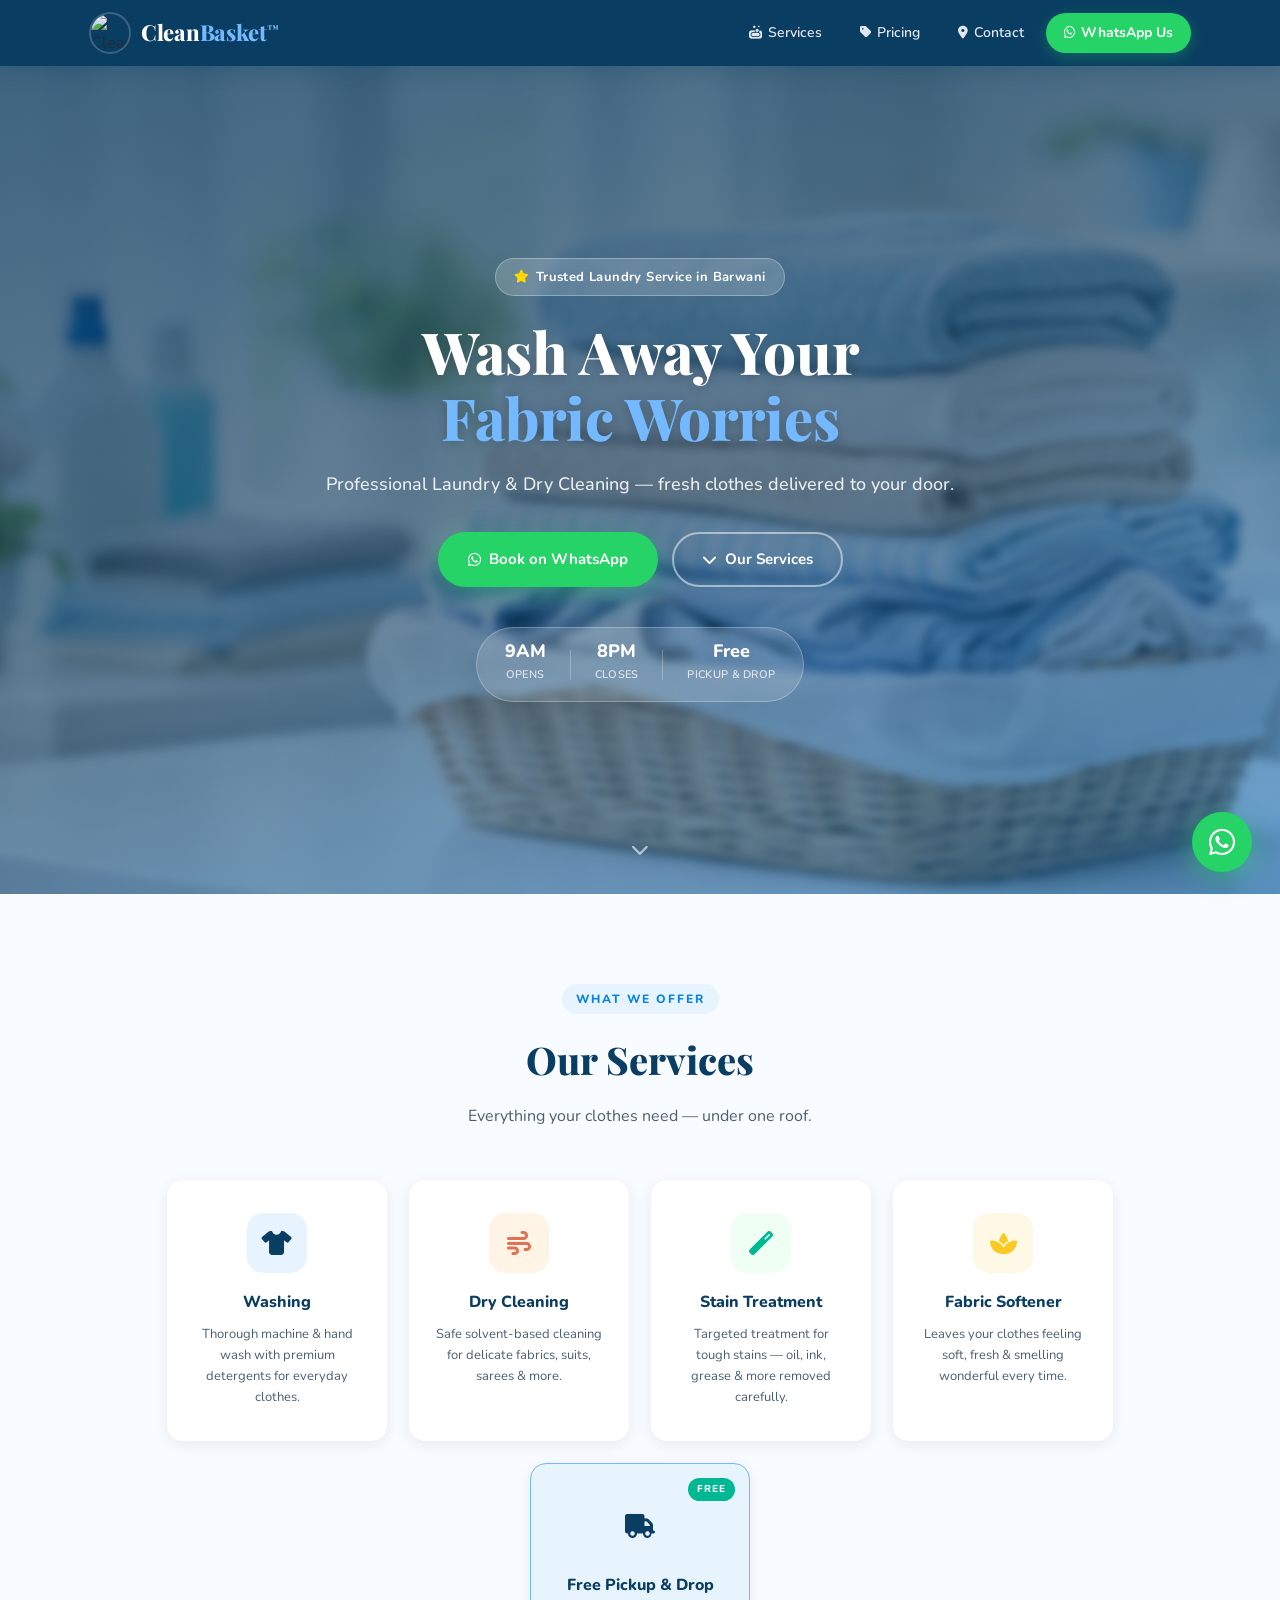
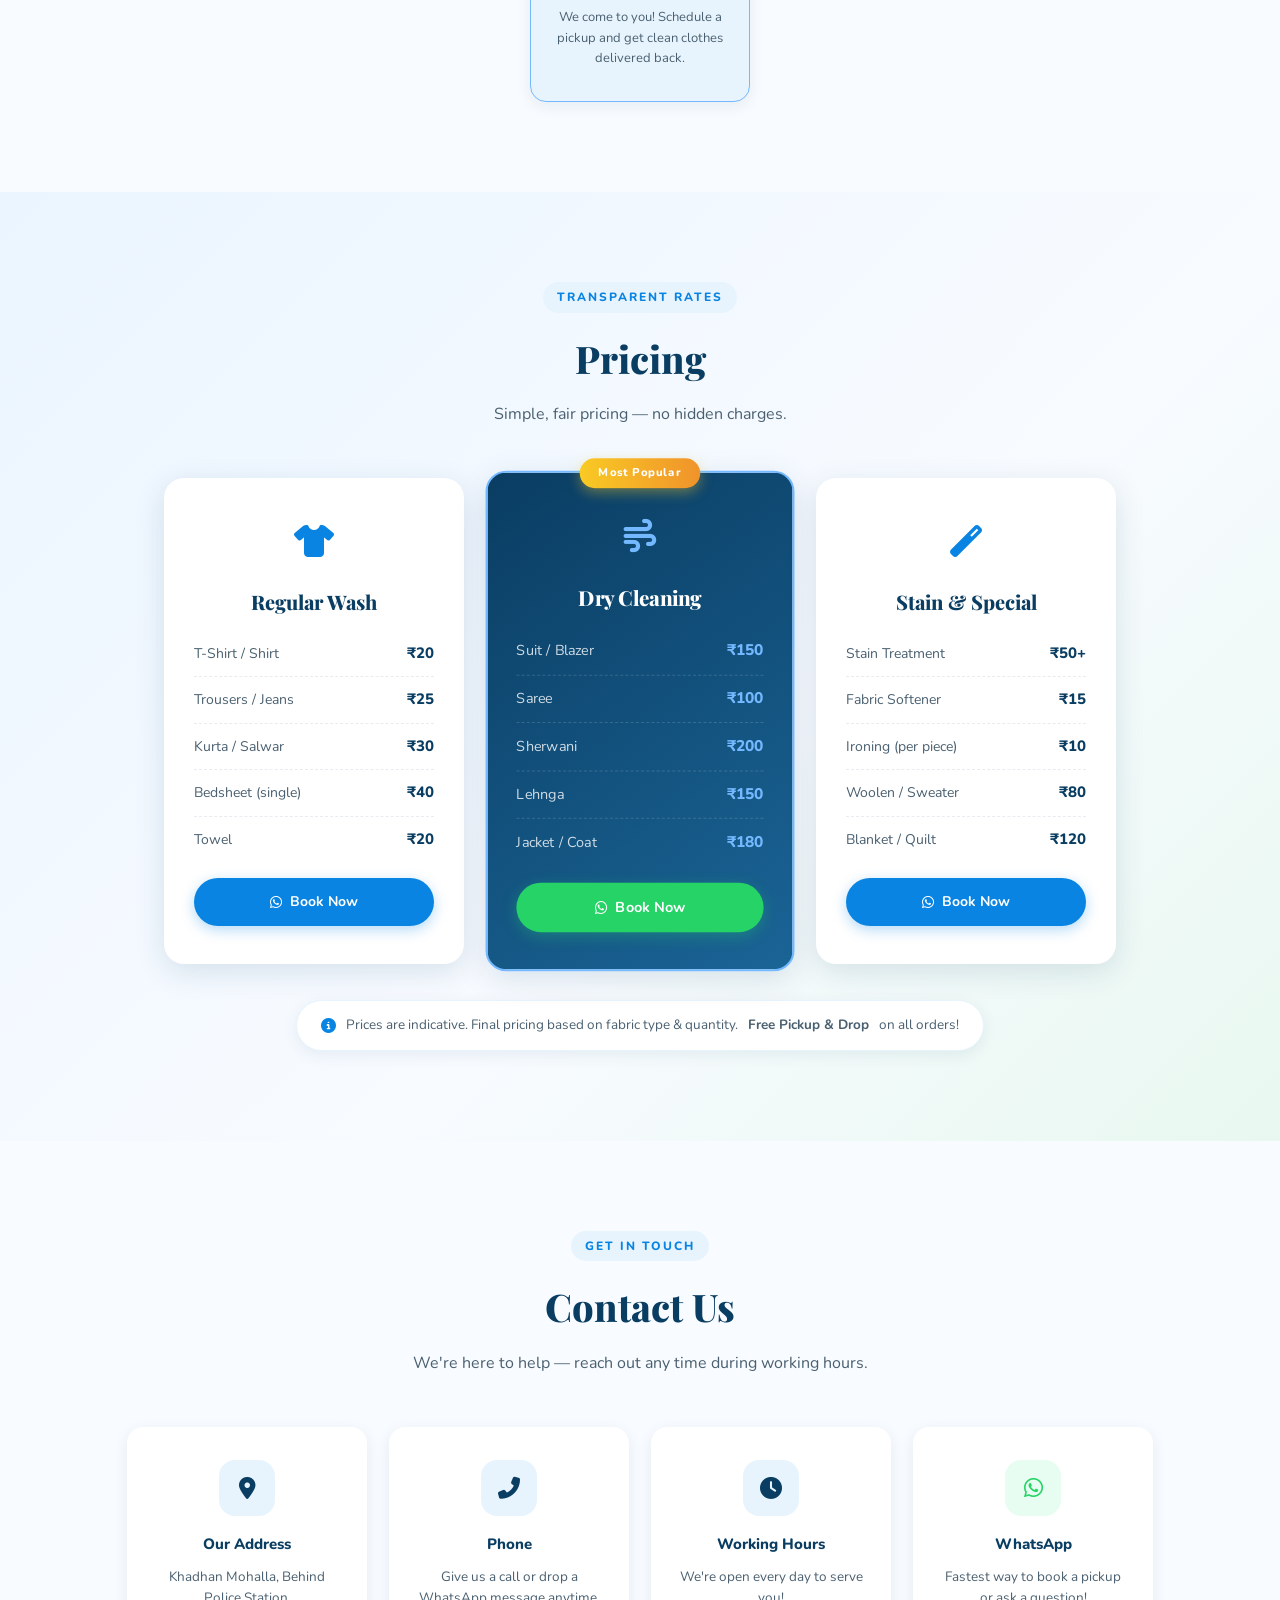
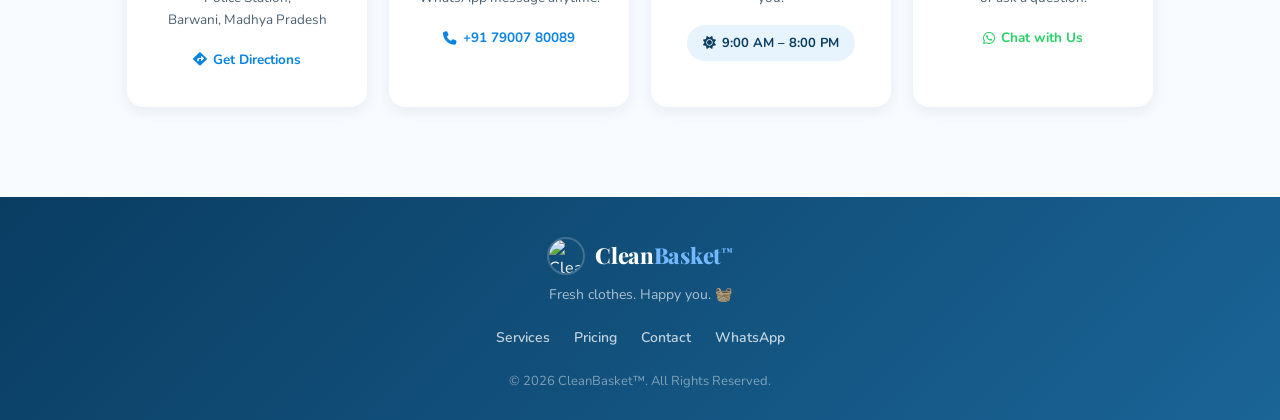
==== index.html @ 8c6b8f5c "format change" ====
<!DOCTYPE html>
<html lang="en">
<head>
  <meta charset="UTF-8" />
  <meta name="viewport" content="width=device-width, initial-scale=1.0"/>
  <title>CleanBasket™ – Laundry & Dry Cleaning Services</title>
  <link rel="stylesheet" href="css/style.css" />
  <link rel="preconnect" href="https://fonts.googleapis.com">
  <link href="https://fonts.googleapis.com/css2?family=Nunito:wght@400;500;600;700;800&family=Playfair+Display:wght@700;800&display=swap" rel="stylesheet">
  <!-- Font Awesome for icons -->
  <link rel="stylesheet" href="https://cdnjs.cloudflare.com/ajax/libs/font-awesome/6.5.0/css/all.min.css"/>
</head>
<body>

  <!-- ======= NAVBAR ======= -->
  <header>
    <nav>
      <div class="logo">
        <img src="images/logo.png" alt="CleanBasket Logo" />
        <span class="brand-name">Clean<span class="accent">Basket</span><sup>™</sup></span>
      </div>
      <button class="menu-toggle" id="menuToggle" aria-label="Toggle menu">
        <i class="fas fa-bars"></i>
      </button>
      <ul class="nav-links" id="navLinks">
        <li><a href="#services"><i class="fas fa-soap"></i> Services</a></li>
        <li><a href="#pricing"><i class="fas fa-tag"></i> Pricing</a></li>
        <li><a href="#contact"><i class="fas fa-map-marker-alt"></i> Contact</a></li>
        <li>
          <a href="https://wa.me/917900780089" target="_blank" class="nav-whatsapp">
            <i class="fab fa-whatsapp"></i> WhatsApp Us
          </a>
        </li>
      </ul>
    </nav>
  </header>

  <!-- ======= HERO ======= -->
  <section class="hero">
    <div class="hero-overlay"></div>
    <div class="hero-bg"></div>
    <div class="hero-content">
      <div class="hero-badge"><i class="fas fa-star"></i> Trusted Laundry Service in Barwani</div>
      <h1>Wash Away Your<br/><span class="highlight">Fabric Worries</span></h1>
      <p>Professional Laundry & Dry Cleaning — fresh clothes delivered to your door.</p>
      <div class="hero-cta">
        <a href="https://wa.me/917900780089" target="_blank" class="btn btn-primary">
          <i class="fab fa-whatsapp"></i> Book on WhatsApp
        </a>
        <a href="#services" class="btn btn-outline">
          <i class="fas fa-chevron-down"></i> Our Services
        </a>
      </div>
      <div class="hero-stats">
        <div class="stat"><span>9AM</span><small>Opens</small></div>
        <div class="stat-divider"></div>
        <div class="stat"><span>8PM</span><small>Closes</small></div>
        <div class="stat-divider"></div>
        <div class="stat"><span>Free</span><small>Pickup & Drop</small></div>
      </div>
    </div>
    <div class="hero-scroll-hint">
      <i class="fas fa-chevron-down"></i>
    </div>
  </section>

  <!-- ======= SERVICES ======= -->
  <section id="services">
    <div class="section-inner">
      <div class="section-label">What We Offer</div>
      <h2 class="section-title">Our Services</h2>
      <p class="section-sub">Everything your clothes need — under one roof.</p>
      <div class="cards">

        <div class="card">
          <div class="card-icon" style="background:#e8f4fd;">
            <i class="fas fa-tshirt" style="color:#0a3d62;"></i>
          </div>
          <h3>Washing</h3>
          <p>Thorough machine & hand wash with premium detergents for everyday clothes.</p>
        </div>

        <div class="card">
          <div class="card-icon" style="background:#fff4e6;">
            <i class="fas fa-wind" style="color:#e17055;"></i>
          </div>
          <h3>Dry Cleaning</h3>
          <p>Safe solvent-based cleaning for delicate fabrics, suits, sarees & more.</p>
        </div>

        <div class="card">
          <div class="card-icon" style="background:#f0fff4;">
            <i class="fas fa-magic" style="color:#00b894;"></i>
          </div>
          <h3>Stain Treatment</h3>
          <p>Targeted treatment for tough stains — oil, ink, grease & more removed carefully.</p>
        </div>

        <div class="card">
          <div class="card-icon" style="background:#fef9e7;">
            <i class="fas fa-spa" style="color:#f9ca24;"></i>
          </div>
          <h3>Fabric Softener</h3>
          <p>Leaves your clothes feeling soft, fresh & smelling wonderful every time.</p>
        </div>

        <div class="card card-highlight">
          <div class="card-icon" style="background:#e8f4fd;">
            <i class="fas fa-truck" style="color:#0a3d62;"></i>
          </div>
          <h3>Free Pickup & Drop</h3>
          <p>We come to you! Schedule a pickup and get clean clothes delivered back.</p>
          <span class="badge-free">FREE</span>
        </div>

      </div>
    </div>
  </section>

  <!-- ======= PRICING ======= -->
  <section id="pricing" class="pricing-section">
    <div class="section-inner">
      <div class="section-label">Transparent Rates</div>
      <h2 class="section-title">Pricing</h2>
      <p class="section-sub">Simple, fair pricing — no hidden charges.</p>

      <div class="pricing-grid">

        <div class="pricing-card">
          <div class="pricing-icon"><i class="fas fa-tshirt"></i></div>
          <h3>Regular Wash</h3>
          <div class="price-list">
            <div class="price-row"><span>T-Shirt / Shirt</span><span class="price">₹20</span></div>
            <div class="price-row"><span>Trousers / Jeans</span><span class="price">₹25</span></div>
            <div class="price-row"><span>Kurta / Salwar</span><span class="price">₹30</span></div>
            <div class="price-row"><span>Bedsheet (single)</span><span class="price">₹40</span></div>
            <div class="price-row"><span>Towel</span><span class="price">₹20</span></div>
          </div>
          <a href="https://wa.me/917900780089" target="_blank" class="pricing-btn">
            <i class="fab fa-whatsapp"></i> Book Now
          </a>
        </div>

        <div class="pricing-card pricing-featured">
          <div class="popular-tag">Most Popular</div>
          <div class="pricing-icon"><i class="fas fa-wind"></i></div>
          <h3>Dry Cleaning</h3>
          <div class="price-list">
            <div class="price-row"><span>Suit / Blazer</span><span class="price">₹150</span></div>
            <div class="price-row"><span>Saree</span><span class="price">₹100</span></div>
            <div class="price-row"><span>Sherwani</span><span class="price">₹200</span></div>
            <div class="price-row"><span>Lehnga</span><span class="price">₹150</span></div>
            <div class="price-row"><span>Jacket / Coat</span><span class="price">₹180</span></div>
          </div>
          <a href="https://wa.me/917900780089" target="_blank" class="pricing-btn pricing-btn-white">
            <i class="fab fa-whatsapp"></i> Book Now
          </a>
        </div>

        <div class="pricing-card">
          <div class="pricing-icon"><i class="fas fa-magic"></i></div>
          <h3>Stain & Special</h3>
          <div class="price-list">
            <div class="price-row"><span>Stain Treatment</span><span class="price">₹50+</span></div>
            <div class="price-row"><span>Fabric Softener</span><span class="price">₹15</span></div>
            <div class="price-row"><span>Ironing (per piece)</span><span class="price">₹10</span></div>
            <div class="price-row"><span>Woolen / Sweater</span><span class="price">₹80</span></div>
            <div class="price-row"><span>Blanket / Quilt</span><span class="price">₹120</span></div>
          </div>
          <a href="https://wa.me/917900780089" target="_blank" class="pricing-btn">
            <i class="fab fa-whatsapp"></i> Book Now
          </a>
        </div>

      </div>

      <div class="pricing-note">
        <i class="fas fa-info-circle"></i>
        Prices are indicative. Final pricing based on fabric type & quantity.
        <strong>Free Pickup & Drop</strong> on all orders!
      </div>
    </div>
  </section>

  <!-- ======= CONTACT ======= -->
  <section id="contact">
    <div class="section-inner">
      <div class="section-label">Get In Touch</div>
      <h2 class="section-title">Contact Us</h2>
      <p class="section-sub">We're here to help — reach out any time during working hours.</p>

      <div class="contact-grid">

        <div class="contact-card">
          <div class="contact-icon"><i class="fas fa-map-marker-alt"></i></div>
          <h4>Our Address</h4>
          <p>Khadhan Mohalla, Behind Police Station,<br/>Barwani, Madhya Pradesh</p>
          <a href="https://maps.app.goo.gl/vkemHW3u9mJKxaNP8?g_st=ic" target="_blank" class="contact-link">
            <i class="fas fa-directions"></i> Get Directions
          </a>
        </div>

        <div class="contact-card">
          <div class="contact-icon"><i class="fas fa-phone-alt"></i></div>
          <h4>Phone</h4>
          <p>Give us a call or drop a WhatsApp message anytime.</p>
          <a href="tel:+917900780089" class="contact-link">
            <i class="fas fa-phone"></i> +91 79007 80089
          </a>
        </div>

        <div class="contact-card">
          <div class="contact-icon"><i class="fas fa-clock"></i></div>
          <h4>Working Hours</h4>
          <p>We're open every day to serve you!</p>
          <span class="hours-badge"><i class="fas fa-sun"></i> 9:00 AM – 8:00 PM</span>
        </div>

        <div class="contact-card contact-whatsapp">
          <div class="contact-icon wa-icon"><i class="fab fa-whatsapp"></i></div>
          <h4>WhatsApp</h4>
          <p>Fastest way to book a pickup or ask a question!</p>
          <a href="https://wa.me/917900780089" target="_blank" class="contact-link wa-link">
            <i class="fab fa-whatsapp"></i> Chat with Us
          </a>
        </div>

      </div>
    </div>
  </section>

  <!-- ======= FOOTER ======= -->
  <footer>
    <div class="footer-inner">
      <div class="footer-logo">
        <img src="images/logo.png" alt="CleanBasket Logo" />
        <span class="brand-name">Clean<span class="accent">Basket</span><sup>™</sup></span>
      </div>
      <p class="footer-tagline">Fresh clothes. Happy you. 🧺</p>
      <div class="footer-links">
        <a href="#services">Services</a>
        <a href="#pricing">Pricing</a>
        <a href="#contact">Contact</a>
        <a href="https://wa.me/917900780089" target="_blank">WhatsApp</a>
      </div>
      <p class="footer-copy">© 2026 CleanBasket™. All Rights Reserved.</p>
    </div>
  </footer>

  <!-- ======= WHATSAPP FLOATING BUTTON ======= -->
  <a href="https://wa.me/917900780089" target="_blank" class="whatsapp-float" aria-label="Chat on WhatsApp">
    <i class="fab fa-whatsapp"></i>
    <span class="wa-tooltip">Chat with us!</span>
  </a>

  <!-- Mobile nav toggle script -->
  <script>
    const toggle = document.getElementById('menuToggle');
    const navLinks = document.getElementById('navLinks');
    toggle.addEventListener('click', () => {
      navLinks.classList.toggle('open');
    });
    // Close on nav click
    navLinks.querySelectorAll('a').forEach(link => {
      link.addEventListener('click', () => navLinks.classList.remove('open'));
    });
  </script>

</body>
</html>
---- css/style.css ----
/* ===========================
   CLEANBASKET — style.css
   Friendly & Warm Theme
=========================== */

/* Google Fonts loaded via HTML */

/* ===== CSS VARIABLES ===== */
:root {
  --navy:       #0a3d62;
  --navy-light: #1a6496;
  --blue-soft:  #74b9ff;
  --blue-pale:  #e8f4fd;
  --accent:     #0984e3;
  --warm-white: #f8fbff;
  --cream:      #fefcf7;
  --text-dark:  #1e2d3d;
  --text-mid:   #4a6070;
  --text-light: #8da0b3;
  --green:      #00b894;
  --radius:     16px;
  --shadow-sm:  0 4px 15px rgba(10,61,98,0.08);
  --shadow-md:  0 8px 30px rgba(10,61,98,0.13);
  --shadow-lg:  0 16px 50px rgba(10,61,98,0.18);
  --transition: 0.3s cubic-bezier(0.4,0,0.2,1);
}

/* ===== RESET ===== */
*, *::before, *::after {
  margin: 0; padding: 0;
  box-sizing: border-box;
}

html {
  scroll-behavior: smooth;
}

body {
  font-family: 'Nunito', sans-serif;
  background: var(--warm-white);
  color: var(--text-dark);
  line-height: 1.7;
  overflow-x: hidden;
}

/* ===== NAVBAR ===== */
header {
  background: var(--navy);
  position: sticky;
  top: 0;
  z-index: 1000;
  box-shadow: 0 2px 20px rgba(10,61,98,0.3);
}

nav {
  max-width: 1150px;
  margin: auto;
  display: flex;
  align-items: center;
  justify-content: space-between;
  padding: 12px 24px;
}

/* Logo */
.logo {
  display: flex;
  align-items: center;
  gap: 10px;
  text-decoration: none;
}

.logo img {
  width: 42px;
  height: 42px;
  border-radius: 50%;
  object-fit: cover;
  border: 2px solid rgba(255,255,255,0.2);
}

.brand-name {
  font-family: 'Playfair Display', serif;
  font-size: 22px;
  font-weight: 800;
  color: white;
  letter-spacing: -0.3px;
}

.brand-name .accent {
  color: var(--blue-soft);
}

.brand-name sup {
  font-size: 11px;
  color: var(--blue-soft);
  vertical-align: super;
}

/* Nav links */
.nav-links {
  display: flex;
  list-style: none;
  align-items: center;
  gap: 6px;
}

.nav-links li a {
  color: rgba(255,255,255,0.88);
  text-decoration: none;
  font-size: 14px;
  font-weight: 600;
  padding: 8px 16px;
  border-radius: 30px;
  transition: var(--transition);
  display: flex;
  align-items: center;
  gap: 6px;
}

.nav-links li a i {
  font-size: 13px;
}

.nav-links li a:hover {
  color: white;
  background: rgba(255,255,255,0.12);
}

.nav-whatsapp {
  background: #25d366 !important;
  color: white !important;
  border: none !important;
  padding: 8px 18px !important;
  border-radius: 30px !important;
  font-weight: 700 !important;
  box-shadow: 0 4px 15px rgba(37,211,102,0.3);
  transition: var(--transition) !important;
}

.nav-whatsapp:hover {
  background: #1ebe5d !important;
  transform: translateY(-1px);
  box-shadow: 0 6px 20px rgba(37,211,102,0.4) !important;
}

/* Mobile hamburger */
.menu-toggle {
  display: none;
  background: none;
  border: none;
  color: white;
  font-size: 22px;
  cursor: pointer;
  padding: 4px 8px;
}

/* ===== HERO ===== */
.hero {
  position: relative;
  min-height: 92vh;
  display: flex;
  align-items: center;
  justify-content: center;
  text-align: center;
  color: white;
  overflow: hidden;
}

.hero-bg {
  position: absolute;
  inset: 0;
  background: url('../images/clean.jpg') center/cover no-repeat;
  filter: blur(4px) brightness(0.85);
  transform: scale(1.05);
  z-index: 0;
}

.hero-overlay {
  position: absolute;
  inset: 0;
  background: linear-gradient(
    160deg,
    rgba(10,61,98,0.75) 0%,
    rgba(10,61,98,0.55) 50%,
    rgba(9,132,227,0.45) 100%
  );
  z-index: 1;
}

.hero-content {
  position: relative;
  z-index: 2;
  max-width: 720px;
  padding: 0 24px;
  animation: fadeUp 0.9s ease both;
}

@keyframes fadeUp {
  from { opacity: 0; transform: translateY(30px); }
  to   { opacity: 1; transform: translateY(0); }
}

.hero-badge {
  display: inline-flex;
  align-items: center;
  gap: 6px;
  background: rgba(255,255,255,0.18);
  backdrop-filter: blur(8px);
  border: 1px solid rgba(255,255,255,0.3);
  color: white;
  font-size: 13px;
  font-weight: 700;
  padding: 7px 18px;
  border-radius: 30px;
  margin-bottom: 22px;
  letter-spacing: 0.4px;
}

.hero-badge i {
  color: #ffd700;
}

.hero-content h1 {
  font-family: 'Playfair Display', serif;
  font-size: clamp(36px, 6vw, 58px);
  font-weight: 800;
  line-height: 1.15;
  margin-bottom: 18px;
  text-shadow: 0 2px 12px rgba(0,0,0,0.2);
}

.hero-content h1 .highlight {
  color: var(--blue-soft);
}

.hero-content p {
  font-size: clamp(15px, 2vw, 18px);
  color: rgba(255,255,255,0.88);
  margin-bottom: 32px;
  font-weight: 500;
}

/* Hero CTA buttons */
.hero-cta {
  display: flex;
  gap: 14px;
  justify-content: center;
  flex-wrap: wrap;
  margin-bottom: 40px;
}

.btn {
  display: inline-flex;
  align-items: center;
  gap: 8px;
  padding: 13px 28px;
  border-radius: 50px;
  font-size: 15px;
  font-weight: 700;
  font-family: 'Nunito', sans-serif;
  text-decoration: none;
  transition: var(--transition);
  cursor: pointer;
  border: 2px solid transparent;
}

.btn-primary {
  background: #25d366;
  color: white;
  box-shadow: 0 6px 24px rgba(37,211,102,0.35);
}

.btn-primary:hover {
  background: #1ebe5d;
  transform: translateY(-2px);
  box-shadow: 0 10px 30px rgba(37,211,102,0.45);
}

.btn-outline {
  background: transparent;
  color: white;
  border-color: rgba(255,255,255,0.5);
}

.btn-outline:hover {
  background: rgba(255,255,255,0.15);
  border-color: white;
}

/* Hero stats */
.hero-stats {
  display: inline-flex;
  align-items: center;
  gap: 24px;
  background: rgba(255,255,255,0.15);
  backdrop-filter: blur(10px);
  border: 1px solid rgba(255,255,255,0.25);
  padding: 14px 28px;
  border-radius: 50px;
}

.stat { text-align: center; }

.stat span {
  display: block;
  font-size: 18px;
  font-weight: 800;
  line-height: 1;
}

.stat small {
  font-size: 11px;
  color: rgba(255,255,255,0.75);
  font-weight: 600;
  letter-spacing: 0.3px;
  text-transform: uppercase;
}

.stat-divider {
  width: 1px;
  height: 30px;
  background: rgba(255,255,255,0.25);
}

/* Scroll hint */
.hero-scroll-hint {
  position: absolute;
  bottom: 28px;
  left: 50%;
  transform: translateX(-50%);
  color: rgba(255,255,255,0.6);
  font-size: 18px;
  z-index: 2;
  animation: bounce 2s infinite;
}

@keyframes bounce {
  0%, 100% { transform: translateX(-50%) translateY(0); }
  50%       { transform: translateX(-50%) translateY(8px); }
}

/* ===== SECTION SHARED ===== */
section {
  padding: 90px 24px;
}

.section-inner {
  max-width: 1150px;
  margin: auto;
  text-align: center;
}

.section-label {
  display: inline-block;
  font-size: 12px;
  font-weight: 800;
  letter-spacing: 2px;
  text-transform: uppercase;
  color: var(--accent);
  background: var(--blue-pale);
  padding: 5px 14px;
  border-radius: 20px;
  margin-bottom: 14px;
}

.section-title {
  font-family: 'Playfair Display', serif;
  font-size: clamp(26px, 4vw, 38px);
  font-weight: 800;
  color: var(--navy);
  margin-bottom: 10px;
}

.section-sub {
  color: var(--text-mid);
  font-size: 16px;
  margin-bottom: 50px;
}

/* ===== SERVICES ===== */
#services {
  background: var(--warm-white);
}

.cards {
  display: flex;
  justify-content: center;
  flex-wrap: wrap;
  gap: 22px;
}

.card {
  background: white;
  padding: 32px 24px;
  width: 220px;
  border-radius: var(--radius);
  box-shadow: var(--shadow-sm);
  text-align: center;
  transition: var(--transition);
  border: 1.5px solid transparent;
  position: relative;
}

.card:hover {
  transform: translateY(-8px);
  box-shadow: var(--shadow-lg);
  border-color: var(--blue-soft);
}

.card-icon {
  width: 60px;
  height: 60px;
  border-radius: 16px;
  display: flex;
  align-items: center;
  justify-content: center;
  margin: 0 auto 16px;
  font-size: 24px;
  transition: var(--transition);
}

.card:hover .card-icon {
  transform: scale(1.1) rotate(-5deg);
}

.card h3 {
  font-size: 16px;
  font-weight: 800;
  color: var(--navy);
  margin-bottom: 8px;
}

.card p {
  font-size: 13px;
  color: var(--text-mid);
  line-height: 1.6;
}

.card-highlight {
  border-color: var(--blue-soft);
  background: var(--blue-pale);
}

.badge-free {
  position: absolute;
  top: 14px;
  right: 14px;
  background: var(--green);
  color: white;
  font-size: 10px;
  font-weight: 800;
  padding: 3px 9px;
  border-radius: 20px;
  letter-spacing: 1px;
}

/* ===== PRICING ===== */
.pricing-section {
  background: linear-gradient(135deg, #eaf5ff 0%, #f8fbff 60%, #e8f8f0 100%);
}

.pricing-grid {
  display: flex;
  justify-content: center;
  flex-wrap: wrap;
  gap: 26px;
  align-items: stretch;
}

.pricing-card {
  background: white;
  border-radius: 20px;
  padding: 36px 28px;
  width: 300px;
  box-shadow: var(--shadow-md);
  position: relative;
  transition: var(--transition);
  border: 2px solid transparent;
  display: flex;
  flex-direction: column;
}

.pricing-card:hover {
  transform: translateY(-6px);
  box-shadow: var(--shadow-lg);
}

.pricing-featured {
  background: linear-gradient(145deg, var(--navy) 0%, #1a6496 100%);
  color: white;
  border-color: var(--blue-soft);
  transform: scale(1.03);
}

.pricing-featured:hover {
  transform: scale(1.03) translateY(-6px);
}

.popular-tag {
  position: absolute;
  top: -14px;
  left: 50%;
  transform: translateX(-50%);
  background: linear-gradient(90deg, #f9ca24, #f0932b);
  color: white;
  font-size: 11px;
  font-weight: 800;
  padding: 5px 18px;
  border-radius: 20px;
  letter-spacing: 1px;
  white-space: nowrap;
  box-shadow: 0 4px 12px rgba(249,202,36,0.4);
}

.pricing-icon {
  font-size: 32px;
  color: var(--accent);
  margin-bottom: 14px;
}

.pricing-featured .pricing-icon {
  color: var(--blue-soft);
}

.pricing-card h3 {
  font-family: 'Playfair Display', serif;
  font-size: 20px;
  font-weight: 800;
  color: var(--navy);
  margin-bottom: 22px;
}

.pricing-featured h3 {
  color: white;
}

.price-list {
  flex: 1;
  display: flex;
  flex-direction: column;
  gap: 10px;
  margin-bottom: 26px;
}

.price-row {
  display: flex;
  justify-content: space-between;
  align-items: center;
  font-size: 14px;
  color: var(--text-mid);
  padding-bottom: 10px;
  border-bottom: 1px dashed #e8ecf0;
}

.price-row:last-child {
  border-bottom: none;
  padding-bottom: 0;
}

.pricing-featured .price-row {
  color: rgba(255,255,255,0.8);
  border-bottom-color: rgba(255,255,255,0.15);
}

.price {
  font-weight: 800;
  font-size: 15px;
  color: var(--navy);
}

.pricing-featured .price {
  color: var(--blue-soft);
}

.pricing-btn {
  display: flex;
  align-items: center;
  justify-content: center;
  gap: 8px;
  padding: 12px 20px;
  border-radius: 50px;
  background: var(--accent);
  color: white;
  text-decoration: none;
  font-weight: 700;
  font-size: 14px;
  font-family: 'Nunito', sans-serif;
  transition: var(--transition);
  box-shadow: 0 4px 14px rgba(9,132,227,0.3);
}

.pricing-btn:hover {
  background: var(--navy);
  transform: translateY(-1px);
}

.pricing-btn-white {
  background: #25d366;
  box-shadow: 0 4px 14px rgba(37,211,102,0.3);
}

.pricing-btn-white:hover {
  background: #1ebe5d;
}

.pricing-note {
  margin-top: 36px;
  background: white;
  border: 1.5px solid var(--blue-pale);
  display: inline-flex;
  align-items: center;
  gap: 10px;
  padding: 13px 24px;
  border-radius: 50px;
  font-size: 13.5px;
  color: var(--text-mid);
  box-shadow: var(--shadow-sm);
}

.pricing-note i {
  color: var(--accent);
  font-size: 15px;
}

/* ===== CONTACT ===== */
#contact {
  background: var(--warm-white);
}

.contact-grid {
  display: flex;
  justify-content: center;
  flex-wrap: wrap;
  gap: 22px;
}

.contact-card {
  background: white;
  border-radius: var(--radius);
  padding: 32px 26px;
  width: 240px;
  text-align: center;
  box-shadow: var(--shadow-sm);
  border: 1.5px solid transparent;
  transition: var(--transition);
}

.contact-card:hover {
  transform: translateY(-6px);
  box-shadow: var(--shadow-md);
  border-color: var(--blue-soft);
}

.contact-icon {
  width: 56px;
  height: 56px;
  background: var(--blue-pale);
  border-radius: 16px;
  display: flex;
  align-items: center;
  justify-content: center;
  font-size: 22px;
  color: var(--navy);
  margin: 0 auto 16px;
  transition: var(--transition);
}

.contact-card:hover .contact-icon {
  background: var(--navy);
  color: white;
}

.wa-icon {
  background: #e8fdf1;
  color: #25d366;
}

.contact-whatsapp:hover .wa-icon {
  background: #25d366 !important;
  color: white !important;
}

.contact-card h4 {
  font-size: 15px;
  font-weight: 800;
  color: var(--navy);
  margin-bottom: 8px;
}

.contact-card p {
  font-size: 13.5px;
  color: var(--text-mid);
  margin-bottom: 16px;
  line-height: 1.6;
}

.contact-link {
  display: inline-flex;
  align-items: center;
  gap: 6px;
  font-size: 13.5px;
  font-weight: 700;
  color: var(--accent);
  text-decoration: none;
  transition: var(--transition);
}

.contact-link:hover {
  color: var(--navy);
}

.wa-link {
  color: #25d366 !important;
}

.wa-link:hover {
  color: #1ebe5d !important;
}

.hours-badge {
  display: inline-flex;
  align-items: center;
  gap: 6px;
  background: var(--blue-pale);
  color: var(--navy);
  font-size: 13px;
  font-weight: 700;
  padding: 7px 16px;
  border-radius: 20px;
}

/* ===== FOOTER ===== */
footer {
  background: linear-gradient(135deg, #0a3d62 0%, #1a6496 100%);
  color: white;
  padding: 40px 24px 28px;
}

.footer-inner {
  max-width: 700px;
  margin: auto;
  text-align: center;
}

.footer-logo {
  display: flex;
  align-items: center;
  justify-content: center;
  gap: 10px;
  margin-bottom: 8px;
}

.footer-logo img {
  width: 38px;
  height: 38px;
  border-radius: 50%;
  object-fit: cover;
  border: 2px solid rgba(255,255,255,0.2);
}

.footer-tagline {
  font-size: 14px;
  color: rgba(255,255,255,0.65);
  margin-bottom: 20px;
}

.footer-links {
  display: flex;
  justify-content: center;
  gap: 24px;
  flex-wrap: wrap;
  margin-bottom: 20px;
}

.footer-links a {
  color: rgba(255,255,255,0.75);
  text-decoration: none;
  font-size: 14px;
  font-weight: 600;
  transition: var(--transition);
}

.footer-links a:hover {
  color: var(--blue-soft);
}

.footer-copy {
  font-size: 13px;
  color: rgba(255,255,255,0.45);
}

/* ===== WHATSAPP FLOATING BUTTON ===== */
.whatsapp-float {
  position: fixed;
  bottom: 28px;
  right: 28px;
  z-index: 9999;
  background: #25d366;
  color: white;
  width: 60px;
  height: 60px;
  border-radius: 50%;
  display: flex;
  align-items: center;
  justify-content: center;
  font-size: 30px;
  text-decoration: none;
  box-shadow: 0 6px 24px rgba(37,211,102,0.45);
  transition: var(--transition);
  animation: pulse-green 2.5s infinite;
}

.whatsapp-float:hover {
  background: #1ebe5d;
  transform: scale(1.12);
  box-shadow: 0 10px 32px rgba(37,211,102,0.55);
  animation: none;
}

@keyframes pulse-green {
  0%, 100% { box-shadow: 0 6px 24px rgba(37,211,102,0.45); }
  50%       { box-shadow: 0 6px 32px rgba(37,211,102,0.7); }
}

/* Tooltip */
.wa-tooltip {
  position: absolute;
  right: 74px;
  background: #1e2d3d;
  color: white;
  font-size: 12px;
  font-weight: 700;
  padding: 6px 12px;
  border-radius: 8px;
  white-space: nowrap;
  opacity: 0;
  pointer-events: none;
  transition: var(--transition);
  font-family: 'Nunito', sans-serif;
}

.wa-tooltip::after {
  content: '';
  position: absolute;
  left: 100%;
  top: 50%;
  transform: translateY(-50%);
  border: 6px solid transparent;
  border-left-color: #1e2d3d;
}

.whatsapp-float:hover .wa-tooltip {
  opacity: 1;
}

/* ===== RESPONSIVE ===== */
@media (max-width: 820px) {
  .pricing-featured {
    transform: scale(1);
  }
  .pricing-featured:hover {
    transform: translateY(-6px);
  }
}

@media (max-width: 768px) {
  /* Nav */
  .menu-toggle {
    display: block;
  }

  .nav-links {
    display: none;
    flex-direction: column;
    position: absolute;
    top: 66px;
    left: 0; right: 0;
    background: var(--navy);
    padding: 16px 20px 24px;
    gap: 4px;
    box-shadow: 0 8px 24px rgba(0,0,0,0.25);
  }

  .nav-links.open {
    display: flex;
  }

  .nav-links li a {
    padding: 10px 16px;
    border-radius: 10px;
  }

  /* Hero */
  .hero {
    min-height: 88vh;
  }

  .hero-stats {
    gap: 16px;
    padding: 12px 20px;
  }

  /* Cards */
  .card, .contact-card {
    width: calc(50% - 12px);
    min-width: 160px;
  }

  .pricing-card {
    width: calc(100% - 16px);
    max-width: 340px;
  }

  /* Misc */
  .pricing-note {
    flex-direction: column;
    border-radius: 16px;
    text-align: center;
    gap: 6px;
  }
}

@media (max-width: 480px) {
  .card, .contact-card {
    width: 100%;
  }

  .hero-cta {
    flex-direction: column;
    align-items: center;
  }

  .btn {
    width: 80%;
    justify-content: center;
  }

  .whatsapp-float {
    width: 54px;
    height: 54px;
    font-size: 26px;
    bottom: 20px;
    right: 20px;
  }
}
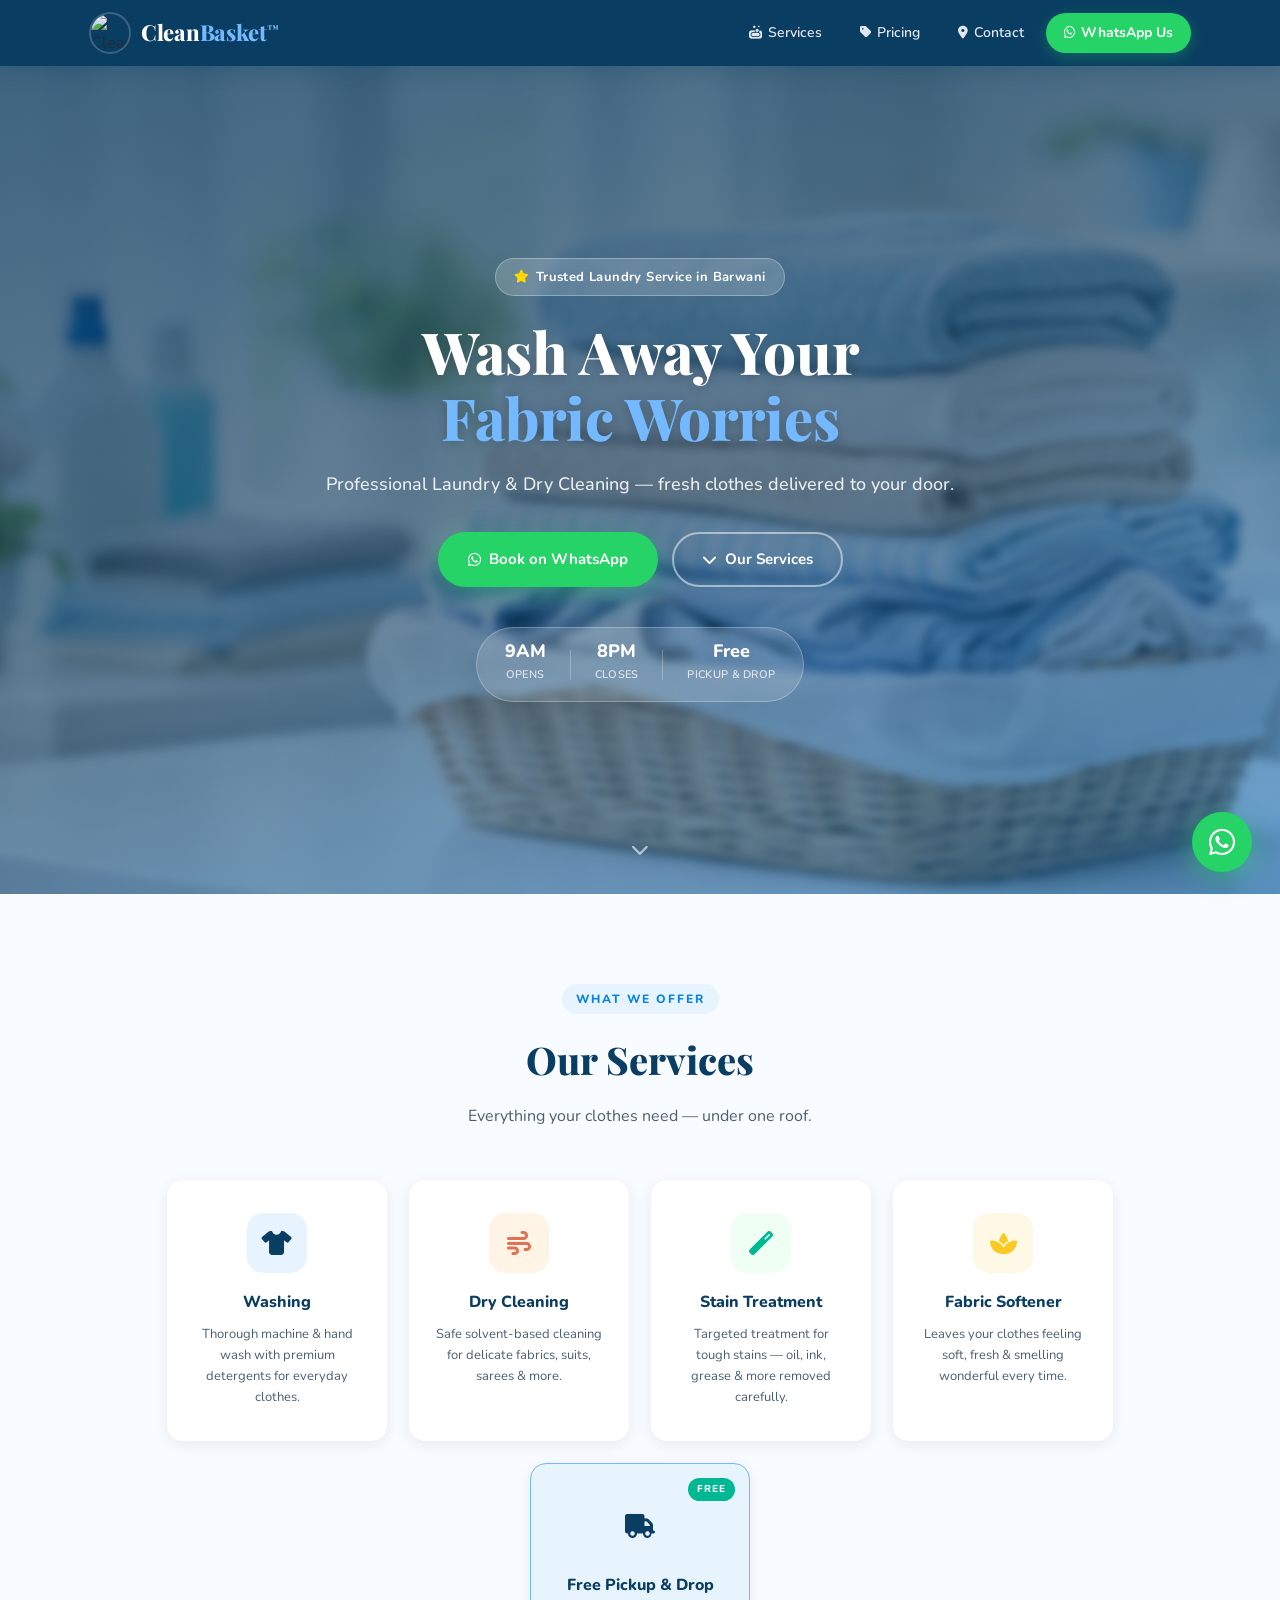
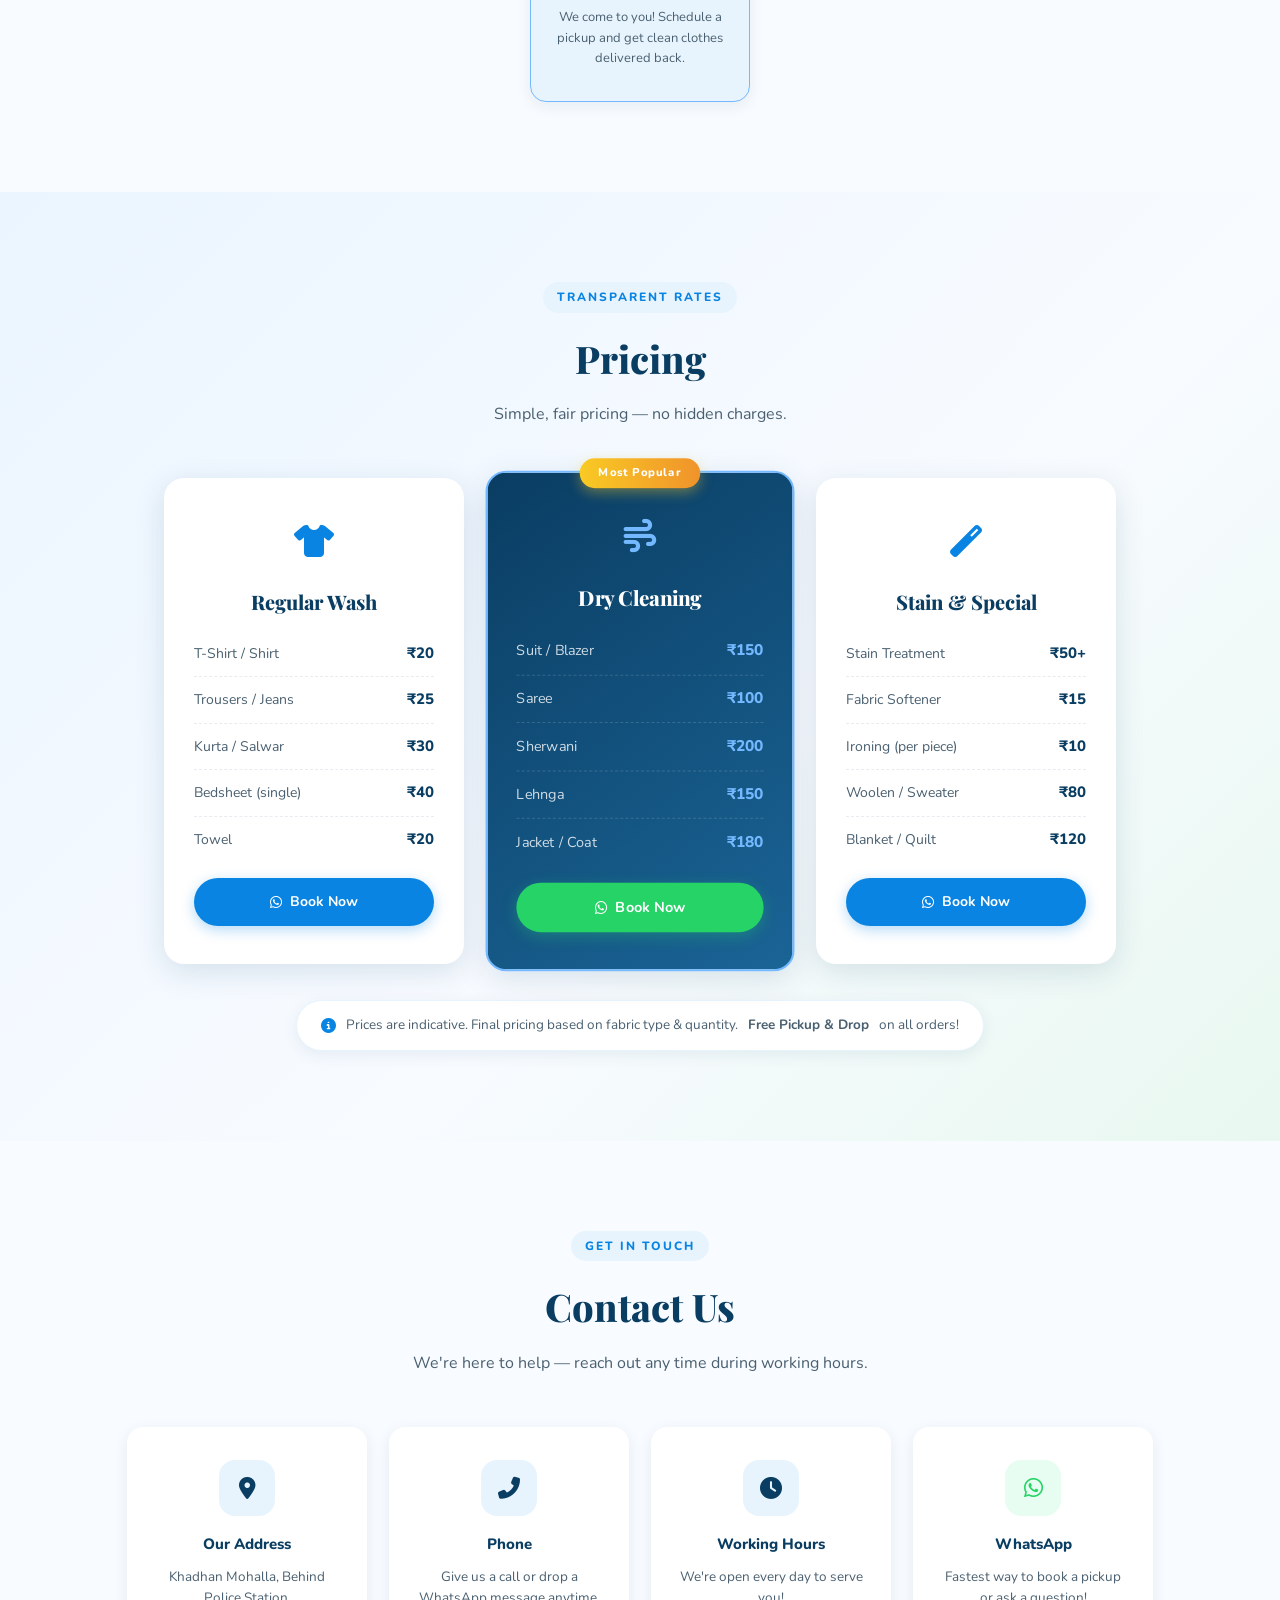
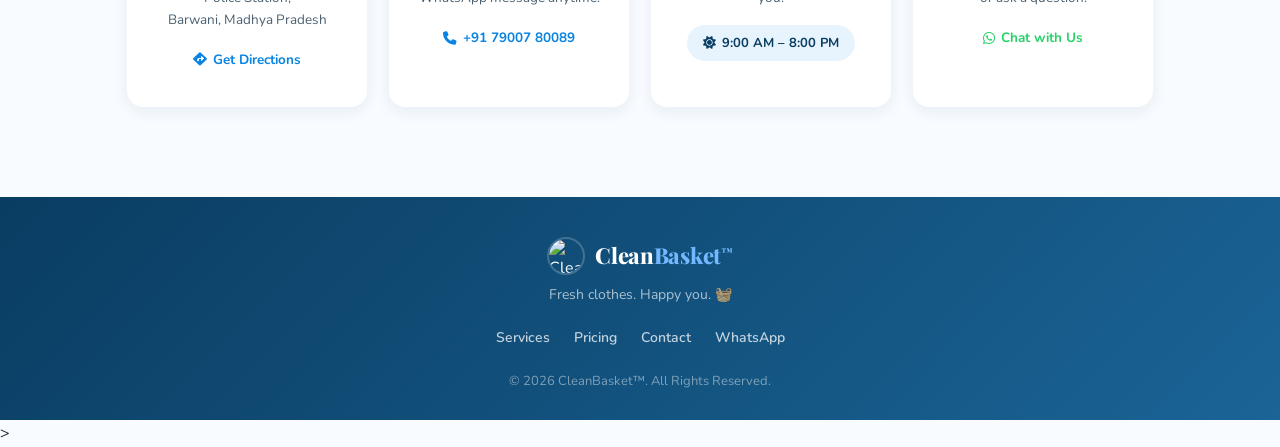
==== commit 390e5ae8: "change" ====
--- a/index.html
+++ b/index.html
@@ -7,7 +7,7 @@
   <link rel="stylesheet" href="css/style.css" />
   <link rel="preconnect" href="https://fonts.googleapis.com">
   <link href="https://fonts.googleapis.com/css2?family=Nunito:wght@400;500;600;700;800&family=Playfair+Display:wght@700;800&display=swap" rel="stylesheet">
-  <!-- Font Awesome for icons -->
+ 
   <link rel="stylesheet" href="https://cdnjs.cloudflare.com/ajax/libs/font-awesome/6.5.0/css/all.min.css"/>
 </head>
 <body>
@@ -35,7 +35,7 @@
     </nav>
   </header>
 
-  <!-- ======= HERO ======= -->
+  
   <section class="hero">
     <div class="hero-overlay"></div>
     <div class="hero-bg"></div>
@@ -64,7 +64,7 @@
     </div>
   </section>
 
-  <!-- ======= SERVICES ======= -->
+ 
   <section id="services">
     <div class="section-inner">
       <div class="section-label">What We Offer</div>
@@ -117,7 +117,7 @@
     </div>
   </section>
 
-  <!-- ======= PRICING ======= -->
+  
   <section id="pricing" class="pricing-section">
     <div class="section-inner">
       <div class="section-label">Transparent Rates</div>
@@ -182,7 +182,7 @@
     </div>
   </section>
 
-  <!-- ======= CONTACT ======= -->
+
   <section id="contact">
     <div class="section-inner">
       <div class="section-label">Get In Touch</div>
@@ -229,7 +229,7 @@
     </div>
   </section>
 
-  <!-- ======= FOOTER ======= -->
+
   <footer>
     <div class="footer-inner">
       <div class="footer-logo">
@@ -247,20 +247,20 @@
     </div>
   </footer>
 
-  <!-- ======= WHATSAPP FLOATING BUTTON ======= -->
+
   <a href="https://wa.me/917900780089" target="_blank" class="whatsapp-float" aria-label="Chat on WhatsApp">
     <i class="fab fa-whatsapp"></i>
     <span class="wa-tooltip">Chat with us!</span>
   </a>
 
-  <!-- Mobile nav toggle script -->
+>
   <script>
     const toggle = document.getElementById('menuToggle');
     const navLinks = document.getElementById('navLinks');
     toggle.addEventListener('click', () => {
       navLinks.classList.toggle('open');
     });
-    // Close on nav click
+    
     navLinks.querySelectorAll('a').forEach(link => {
       link.addEventListener('click', () => navLinks.classList.remove('open'));
     });
--- a/css/style.css
+++ b/css/style.css
@@ -1,11 +1,4 @@
-/* ===========================
-   CLEANBASKET — style.css
-   Friendly & Warm Theme
-=========================== */
-
-/* Google Fonts loaded via HTML */
-
-/* ===== CSS VARIABLES ===== */
+
 :root {
   --navy:       #0a3d62;
   --navy-light: #1a6496;
@@ -25,7 +18,7 @@
   --transition: 0.3s cubic-bezier(0.4,0,0.2,1);
 }
 
-/* ===== RESET ===== */
+
 *, *::before, *::after {
   margin: 0; padding: 0;
   box-sizing: border-box;
@@ -43,7 +36,6 @@
   overflow-x: hidden;
 }
 
-/* ===== NAVBAR ===== */
 header {
   background: var(--navy);
   position: sticky;
@@ -61,7 +53,7 @@
   padding: 12px 24px;
 }
 
-/* Logo */
+
 .logo {
   display: flex;
   align-items: center;
@@ -142,7 +134,7 @@
   box-shadow: 0 6px 20px rgba(37,211,102,0.4) !important;
 }
 
-/* Mobile hamburger */
+
 .menu-toggle {
   display: none;
   background: none;
@@ -153,7 +145,7 @@
   padding: 4px 8px;
 }
 
-/* ===== HERO ===== */
+
 .hero {
   position: relative;
   min-height: 92vh;
@@ -239,7 +231,7 @@
   font-weight: 500;
 }
 
-/* Hero CTA buttons */
+
 .hero-cta {
   display: flex;
   gap: 14px;
@@ -286,7 +278,7 @@
   border-color: white;
 }
 
-/* Hero stats */
+
 .hero-stats {
   display: inline-flex;
   align-items: center;
@@ -321,7 +313,7 @@
   background: rgba(255,255,255,0.25);
 }
 
-/* Scroll hint */
+
 .hero-scroll-hint {
   position: absolute;
   bottom: 28px;
@@ -338,7 +330,7 @@
   50%       { transform: translateX(-50%) translateY(8px); }
 }
 
-/* ===== SECTION SHARED ===== */
+
 section {
   padding: 90px 24px;
 }
@@ -376,7 +368,7 @@
   margin-bottom: 50px;
 }
 
-/* ===== SERVICES ===== */
+
 #services {
   background: var(--warm-white);
 }
@@ -453,7 +445,7 @@
   letter-spacing: 1px;
 }
 
-/* ===== PRICING ===== */
+
 .pricing-section {
   background: linear-gradient(135deg, #eaf5ff 0%, #f8fbff 60%, #e8f8f0 100%);
 }
@@ -621,7 +613,7 @@
   font-size: 15px;
 }
 
-/* ===== CONTACT ===== */
+
 #contact {
   background: var(--warm-white);
 }
@@ -728,7 +720,7 @@
   border-radius: 20px;
 }
 
-/* ===== FOOTER ===== */
+
 footer {
   background: linear-gradient(135deg, #0a3d62 0%, #1a6496 100%);
   color: white;
@@ -788,7 +780,7 @@
   color: rgba(255,255,255,0.45);
 }
 
-/* ===== WHATSAPP FLOATING BUTTON ===== */
+
 .whatsapp-float {
   position: fixed;
   bottom: 28px;
@@ -821,7 +813,7 @@
   50%       { box-shadow: 0 6px 32px rgba(37,211,102,0.7); }
 }
 
-/* Tooltip */
+
 .wa-tooltip {
   position: absolute;
   right: 74px;
@@ -852,7 +844,7 @@
   opacity: 1;
 }
 
-/* ===== RESPONSIVE ===== */
+
 @media (max-width: 820px) {
   .pricing-featured {
     transform: scale(1);
@@ -863,7 +855,7 @@
 }
 
 @media (max-width: 768px) {
-  /* Nav */
+ 
   .menu-toggle {
     display: block;
   }
@@ -889,7 +881,7 @@
     border-radius: 10px;
   }
 
-  /* Hero */
+
   .hero {
     min-height: 88vh;
   }
@@ -899,7 +891,7 @@
     padding: 12px 20px;
   }
 
-  /* Cards */
+
   .card, .contact-card {
     width: calc(50% - 12px);
     min-width: 160px;
@@ -910,7 +902,7 @@
     max-width: 340px;
   }
 
-  /* Misc */
+
   .pricing-note {
     flex-direction: column;
     border-radius: 16px;
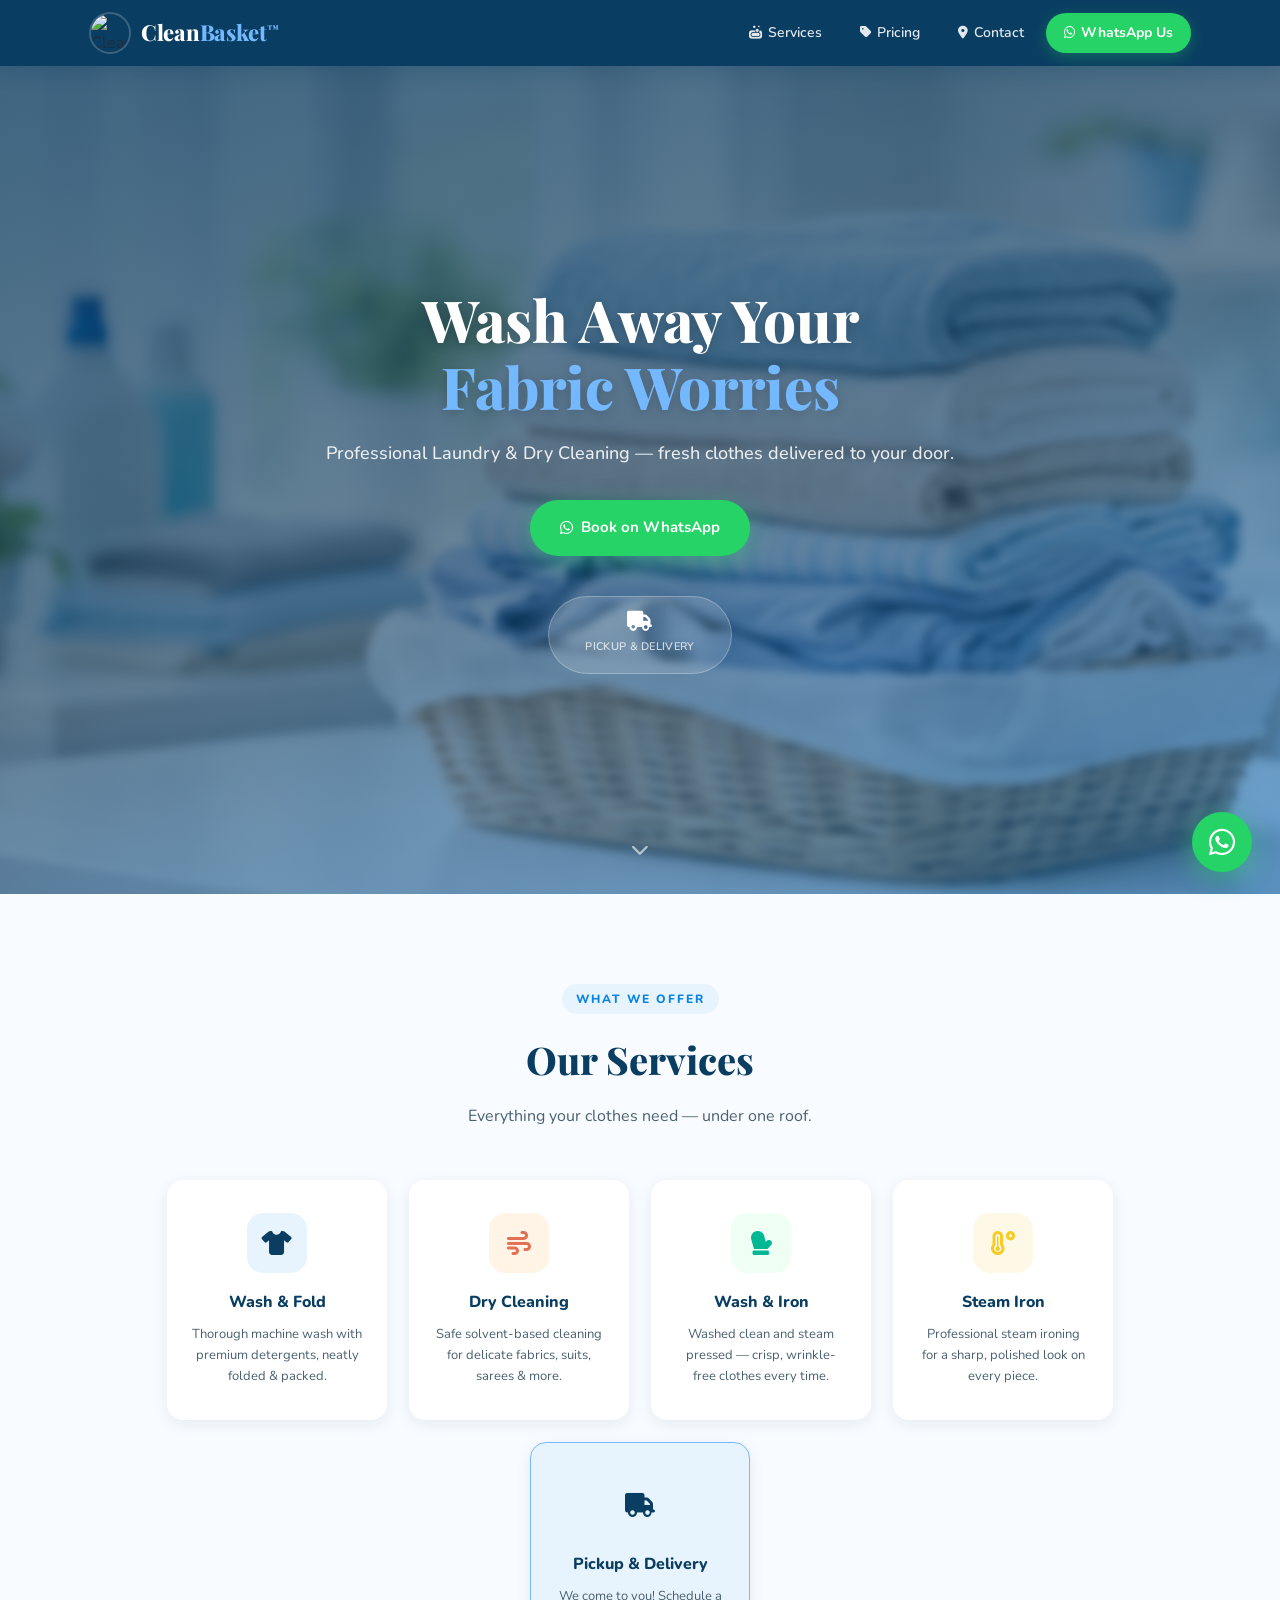
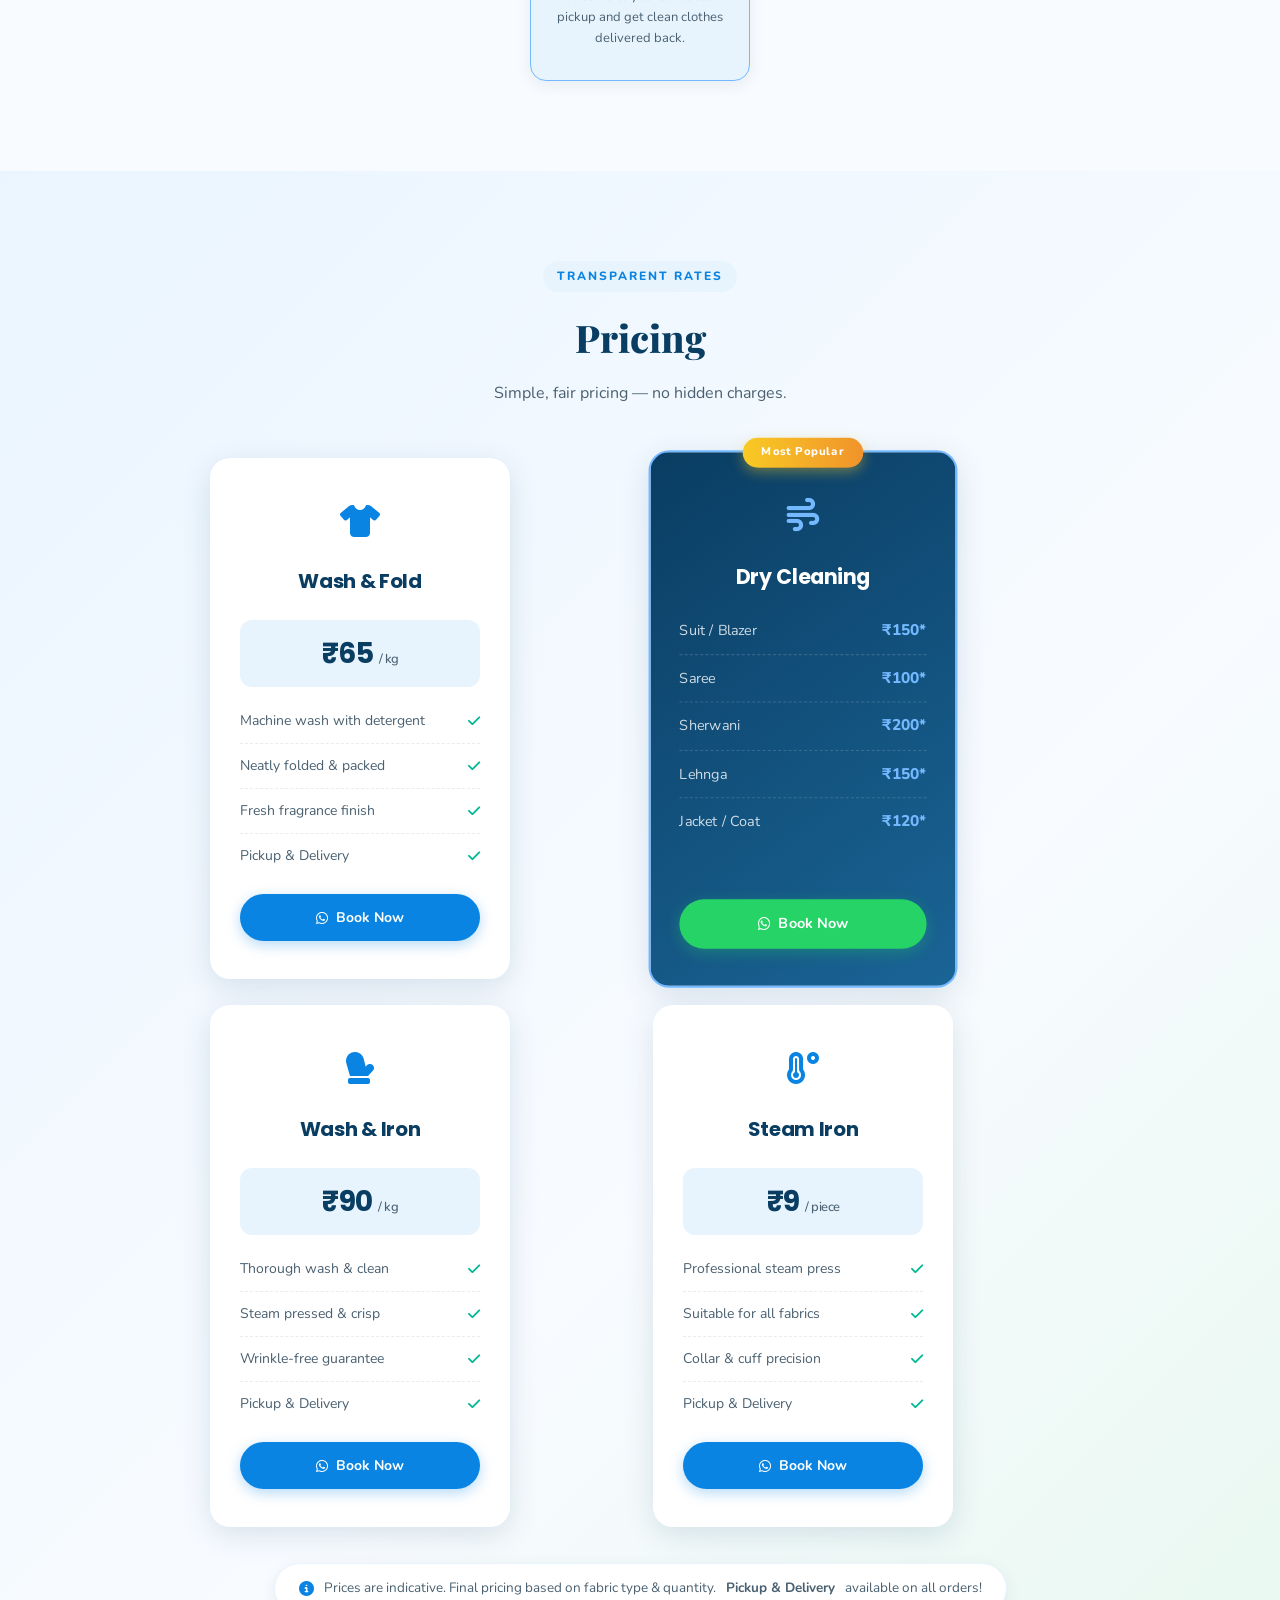
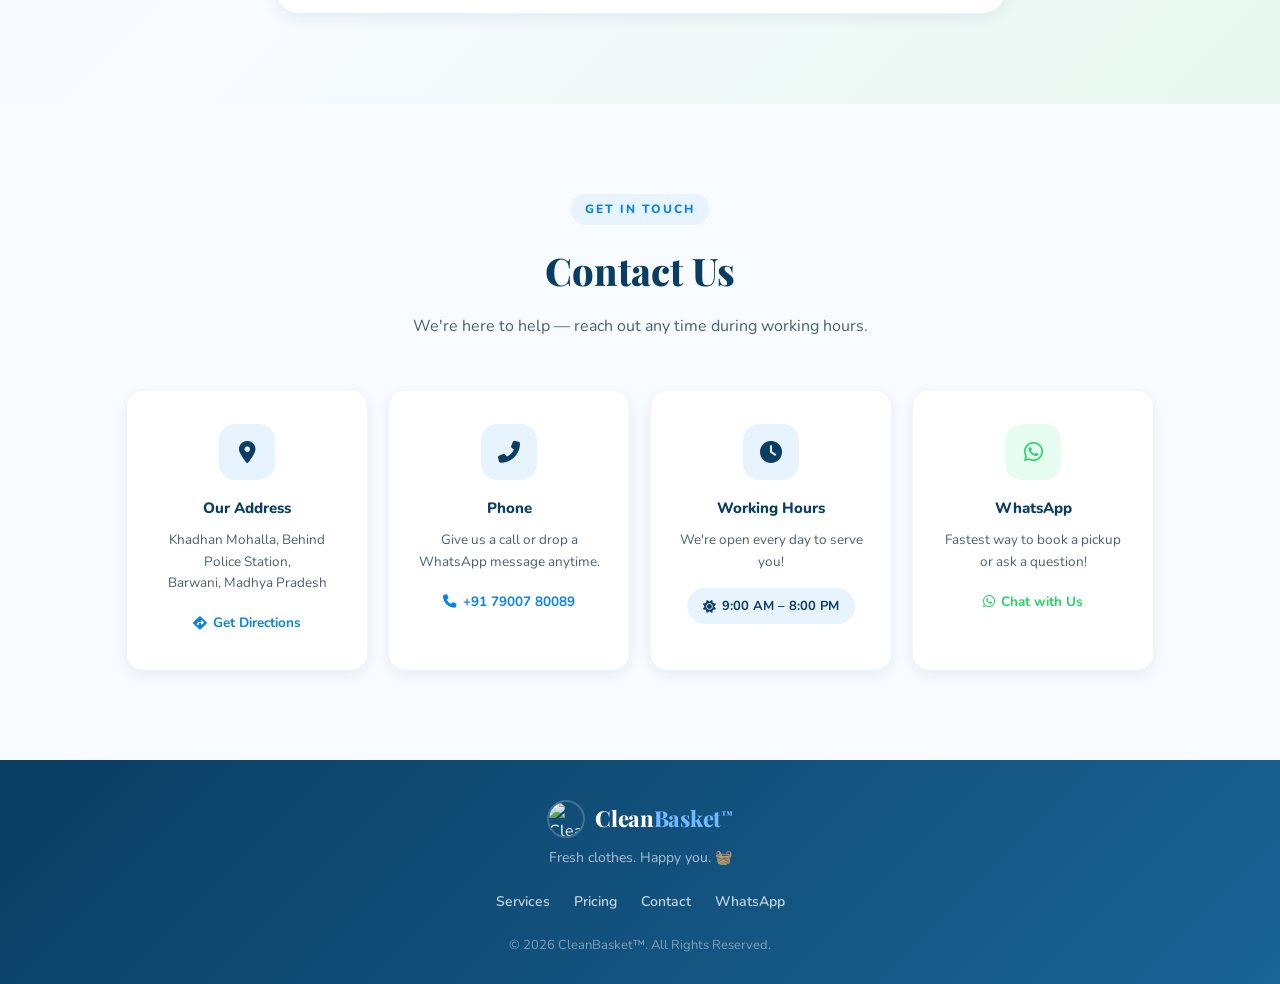
==== commit f121d555: "change2" ====
--- a/index.html
+++ b/index.html
@@ -6,8 +6,8 @@
   <title>CleanBasket™ – Laundry & Dry Cleaning Services</title>
   <link rel="stylesheet" href="css/style.css" />
   <link rel="preconnect" href="https://fonts.googleapis.com">
-  <link href="https://fonts.googleapis.com/css2?family=Nunito:wght@400;500;600;700;800&family=Playfair+Display:wght@700;800&display=swap" rel="stylesheet">
- 
+  <link href="https://fonts.googleapis.com/css2?family=Nunito:wght@400;500;600;700;800&family=Playfair+Display:wght@700;800&family=Poppins:wght@600;700;800&display=swap" rel="stylesheet">
+  <!-- Font Awesome for icons -->
   <link rel="stylesheet" href="https://cdnjs.cloudflare.com/ajax/libs/font-awesome/6.5.0/css/all.min.css"/>
 </head>
 <body>
@@ -35,28 +35,20 @@
     </nav>
   </header>
 
-  
+  <!-- ======= HERO ======= -->
   <section class="hero">
     <div class="hero-overlay"></div>
     <div class="hero-bg"></div>
     <div class="hero-content">
-      <div class="hero-badge"><i class="fas fa-star"></i> Trusted Laundry Service in Barwani</div>
       <h1>Wash Away Your<br/><span class="highlight">Fabric Worries</span></h1>
       <p>Professional Laundry & Dry Cleaning — fresh clothes delivered to your door.</p>
       <div class="hero-cta">
         <a href="https://wa.me/917900780089" target="_blank" class="btn btn-primary">
           <i class="fab fa-whatsapp"></i> Book on WhatsApp
         </a>
-        <a href="#services" class="btn btn-outline">
-          <i class="fas fa-chevron-down"></i> Our Services
-        </a>
       </div>
       <div class="hero-stats">
-        <div class="stat"><span>9AM</span><small>Opens</small></div>
-        <div class="stat-divider"></div>
-        <div class="stat"><span>8PM</span><small>Closes</small></div>
-        <div class="stat-divider"></div>
-        <div class="stat"><span>Free</span><small>Pickup & Drop</small></div>
+        <div class="stat"><span><i class="fas fa-truck"></i></span><small>Pickup & Delivery</small></div>
       </div>
     </div>
     <div class="hero-scroll-hint">
@@ -64,7 +56,7 @@
     </div>
   </section>
 
- 
+  <!-- ======= SERVICES ======= -->
   <section id="services">
     <div class="section-inner">
       <div class="section-label">What We Offer</div>
@@ -76,8 +68,8 @@
           <div class="card-icon" style="background:#e8f4fd;">
             <i class="fas fa-tshirt" style="color:#0a3d62;"></i>
           </div>
-          <h3>Washing</h3>
-          <p>Thorough machine & hand wash with premium detergents for everyday clothes.</p>
+          <h3>Wash & Fold</h3>
+          <p>Thorough machine wash with premium detergents, neatly folded & packed.</p>
         </div>
 
         <div class="card">
@@ -90,34 +82,33 @@
 
         <div class="card">
           <div class="card-icon" style="background:#f0fff4;">
-            <i class="fas fa-magic" style="color:#00b894;"></i>
-          </div>
-          <h3>Stain Treatment</h3>
-          <p>Targeted treatment for tough stains — oil, ink, grease & more removed carefully.</p>
+            <i class="fas fa-mitten" style="color:#00b894;"></i>
+          </div>
+          <h3>Wash & Iron</h3>
+          <p>Washed clean and steam pressed — crisp, wrinkle-free clothes every time.</p>
         </div>
 
         <div class="card">
           <div class="card-icon" style="background:#fef9e7;">
-            <i class="fas fa-spa" style="color:#f9ca24;"></i>
-          </div>
-          <h3>Fabric Softener</h3>
-          <p>Leaves your clothes feeling soft, fresh & smelling wonderful every time.</p>
+            <i class="fas fa-temperature-high" style="color:#f9ca24;"></i>
+          </div>
+          <h3>Steam Iron</h3>
+          <p>Professional steam ironing for a sharp, polished look on every piece.</p>
         </div>
 
         <div class="card card-highlight">
           <div class="card-icon" style="background:#e8f4fd;">
             <i class="fas fa-truck" style="color:#0a3d62;"></i>
           </div>
-          <h3>Free Pickup & Drop</h3>
+          <h3>Pickup & Delivery</h3>
           <p>We come to you! Schedule a pickup and get clean clothes delivered back.</p>
-          <span class="badge-free">FREE</span>
-        </div>
-
-      </div>
-    </div>
-  </section>
-
-  
+        </div>
+
+      </div>
+    </div>
+  </section>
+
+  <!-- ======= PRICING ======= -->
   <section id="pricing" class="pricing-section">
     <div class="section-inner">
       <div class="section-label">Transparent Rates</div>
@@ -128,13 +119,13 @@
 
         <div class="pricing-card">
           <div class="pricing-icon"><i class="fas fa-tshirt"></i></div>
-          <h3>Regular Wash</h3>
-          <div class="price-list">
-            <div class="price-row"><span>T-Shirt / Shirt</span><span class="price">₹20</span></div>
-            <div class="price-row"><span>Trousers / Jeans</span><span class="price">₹25</span></div>
-            <div class="price-row"><span>Kurta / Salwar</span><span class="price">₹30</span></div>
-            <div class="price-row"><span>Bedsheet (single)</span><span class="price">₹40</span></div>
-            <div class="price-row"><span>Towel</span><span class="price">₹20</span></div>
+          <h3>Wash & Fold</h3>
+          <div class="price-unit-badge">₹65 <span>/ kg</span></div>
+          <div class="price-list">
+            <div class="price-row"><span>Machine wash with detergent</span><i class="fas fa-check" style="color:#00b894;"></i></div>
+            <div class="price-row"><span>Neatly folded & packed</span><i class="fas fa-check" style="color:#00b894;"></i></div>
+            <div class="price-row"><span>Fresh fragrance finish</span><i class="fas fa-check" style="color:#00b894;"></i></div>
+            <div class="price-row"><span>Pickup & Delivery</span><i class="fas fa-check" style="color:#00b894;"></i></div>
           </div>
           <a href="https://wa.me/917900780089" target="_blank" class="pricing-btn">
             <i class="fab fa-whatsapp"></i> Book Now
@@ -146,11 +137,11 @@
           <div class="pricing-icon"><i class="fas fa-wind"></i></div>
           <h3>Dry Cleaning</h3>
           <div class="price-list">
-            <div class="price-row"><span>Suit / Blazer</span><span class="price">₹150</span></div>
-            <div class="price-row"><span>Saree</span><span class="price">₹100</span></div>
-            <div class="price-row"><span>Sherwani</span><span class="price">₹200</span></div>
-            <div class="price-row"><span>Lehnga</span><span class="price">₹150</span></div>
-            <div class="price-row"><span>Jacket / Coat</span><span class="price">₹180</span></div>
+            <div class="price-row"><span>Suit / Blazer</span><span class="price">₹150*</span></div>
+            <div class="price-row"><span>Saree</span><span class="price">₹100*</span></div>
+            <div class="price-row"><span>Sherwani</span><span class="price">₹200*</span></div>
+            <div class="price-row"><span>Lehnga</span><span class="price">₹150*</span></div>
+            <div class="price-row"><span>Jacket / Coat</span><span class="price">₹120*</span></div>
           </div>
           <a href="https://wa.me/917900780089" target="_blank" class="pricing-btn pricing-btn-white">
             <i class="fab fa-whatsapp"></i> Book Now
@@ -158,14 +149,29 @@
         </div>
 
         <div class="pricing-card">
-          <div class="pricing-icon"><i class="fas fa-magic"></i></div>
-          <h3>Stain & Special</h3>
-          <div class="price-list">
-            <div class="price-row"><span>Stain Treatment</span><span class="price">₹50+</span></div>
-            <div class="price-row"><span>Fabric Softener</span><span class="price">₹15</span></div>
-            <div class="price-row"><span>Ironing (per piece)</span><span class="price">₹10</span></div>
-            <div class="price-row"><span>Woolen / Sweater</span><span class="price">₹80</span></div>
-            <div class="price-row"><span>Blanket / Quilt</span><span class="price">₹120</span></div>
+          <div class="pricing-icon"><i class="fas fa-mitten"></i></div>
+          <h3>Wash & Iron</h3>
+          <div class="price-unit-badge">₹90 <span>/ kg</span></div>
+          <div class="price-list">
+            <div class="price-row"><span>Thorough wash & clean</span><i class="fas fa-check" style="color:#00b894;"></i></div>
+            <div class="price-row"><span>Steam pressed & crisp</span><i class="fas fa-check" style="color:#00b894;"></i></div>
+            <div class="price-row"><span>Wrinkle-free guarantee</span><i class="fas fa-check" style="color:#00b894;"></i></div>
+            <div class="price-row"><span>Pickup & Delivery</span><i class="fas fa-check" style="color:#00b894;"></i></div>
+          </div>
+          <a href="https://wa.me/917900780089" target="_blank" class="pricing-btn">
+            <i class="fab fa-whatsapp"></i> Book Now
+          </a>
+        </div>
+
+        <div class="pricing-card">
+          <div class="pricing-icon"><i class="fas fa-temperature-high"></i></div>
+          <h3>Steam Iron</h3>
+          <div class="price-unit-badge">₹9 <span>/ piece</span></div>
+          <div class="price-list">
+            <div class="price-row"><span>Professional steam press</span><i class="fas fa-check" style="color:#00b894;"></i></div>
+            <div class="price-row"><span>Suitable for all fabrics</span><i class="fas fa-check" style="color:#00b894;"></i></div>
+            <div class="price-row"><span>Collar & cuff precision</span><i class="fas fa-check" style="color:#00b894;"></i></div>
+            <div class="price-row"><span>Pickup & Delivery</span><i class="fas fa-check" style="color:#00b894;"></i></div>
           </div>
           <a href="https://wa.me/917900780089" target="_blank" class="pricing-btn">
             <i class="fab fa-whatsapp"></i> Book Now
@@ -177,12 +183,12 @@
       <div class="pricing-note">
         <i class="fas fa-info-circle"></i>
         Prices are indicative. Final pricing based on fabric type & quantity.
-        <strong>Free Pickup & Drop</strong> on all orders!
-      </div>
-    </div>
-  </section>
-
-
+        <strong>Pickup & Delivery</strong> available on all orders!
+      </div>
+    </div>
+  </section>
+
+  <!-- ======= CONTACT ======= -->
   <section id="contact">
     <div class="section-inner">
       <div class="section-label">Get In Touch</div>
@@ -229,7 +235,7 @@
     </div>
   </section>
 
-
+  <!-- ======= FOOTER ======= -->
   <footer>
     <div class="footer-inner">
       <div class="footer-logo">
@@ -247,20 +253,20 @@
     </div>
   </footer>
 
-
+  <!-- ======= WHATSAPP FLOATING BUTTON ======= -->
   <a href="https://wa.me/917900780089" target="_blank" class="whatsapp-float" aria-label="Chat on WhatsApp">
     <i class="fab fa-whatsapp"></i>
     <span class="wa-tooltip">Chat with us!</span>
   </a>
 
->
+  <!-- Mobile nav toggle script -->
   <script>
     const toggle = document.getElementById('menuToggle');
     const navLinks = document.getElementById('navLinks');
     toggle.addEventListener('click', () => {
       navLinks.classList.toggle('open');
     });
-    
+    // Close on nav click
     navLinks.querySelectorAll('a').forEach(link => {
       link.addEventListener('click', () => navLinks.classList.remove('open'));
     });
--- a/css/style.css
+++ b/css/style.css
@@ -1,4 +1,11 @@
-
+/* ===========================
+   CLEANBASKET — style.css
+   Friendly & Warm Theme
+=========================== */
+
+/* Google Fonts loaded via HTML */
+
+/* ===== CSS VARIABLES ===== */
 :root {
   --navy:       #0a3d62;
   --navy-light: #1a6496;
@@ -18,7 +25,7 @@
   --transition: 0.3s cubic-bezier(0.4,0,0.2,1);
 }
 
-
+/* ===== RESET ===== */
 *, *::before, *::after {
   margin: 0; padding: 0;
   box-sizing: border-box;
@@ -36,6 +43,7 @@
   overflow-x: hidden;
 }
 
+/* ===== NAVBAR ===== */
 header {
   background: var(--navy);
   position: sticky;
@@ -53,7 +61,7 @@
   padding: 12px 24px;
 }
 
-
+/* Logo */
 .logo {
   display: flex;
   align-items: center;
@@ -134,7 +142,7 @@
   box-shadow: 0 6px 20px rgba(37,211,102,0.4) !important;
 }
 
-
+/* Mobile hamburger */
 .menu-toggle {
   display: none;
   background: none;
@@ -145,7 +153,7 @@
   padding: 4px 8px;
 }
 
-
+/* ===== HERO ===== */
 .hero {
   position: relative;
   min-height: 92vh;
@@ -231,7 +239,7 @@
   font-weight: 500;
 }
 
-
+/* Hero CTA buttons */
 .hero-cta {
   display: flex;
   gap: 14px;
@@ -278,15 +286,16 @@
   border-color: white;
 }
 
-
+/* Hero stats */
 .hero-stats {
   display: inline-flex;
   align-items: center;
+  justify-content: center;
   gap: 24px;
   background: rgba(255,255,255,0.15);
   backdrop-filter: blur(10px);
   border: 1px solid rgba(255,255,255,0.25);
-  padding: 14px 28px;
+  padding: 14px 36px;
   border-radius: 50px;
 }
 
@@ -294,7 +303,7 @@
 
 .stat span {
   display: block;
-  font-size: 18px;
+  font-size: 20px;
   font-weight: 800;
   line-height: 1;
 }
@@ -313,7 +322,7 @@
   background: rgba(255,255,255,0.25);
 }
 
-
+/* Scroll hint */
 .hero-scroll-hint {
   position: absolute;
   bottom: 28px;
@@ -330,7 +339,7 @@
   50%       { transform: translateX(-50%) translateY(8px); }
 }
 
-
+/* ===== SECTION SHARED ===== */
 section {
   padding: 90px 24px;
 }
@@ -368,7 +377,7 @@
   margin-bottom: 50px;
 }
 
-
+/* ===== SERVICES ===== */
 #services {
   background: var(--warm-white);
 }
@@ -432,30 +441,48 @@
   background: var(--blue-pale);
 }
 
-.badge-free {
-  position: absolute;
-  top: 14px;
-  right: 14px;
-  background: var(--green);
-  color: white;
-  font-size: 10px;
-  font-weight: 800;
-  padding: 3px 9px;
-  border-radius: 20px;
-  letter-spacing: 1px;
-}
-
-
+/* ===== PRICING ===== */
 .pricing-section {
   background: linear-gradient(135deg, #eaf5ff 0%, #f8fbff 60%, #e8f8f0 100%);
 }
 
 .pricing-grid {
-  display: flex;
-  justify-content: center;
-  flex-wrap: wrap;
+  display: grid;
+  grid-template-columns: repeat(2, 1fr);
   gap: 26px;
+  max-width: 860px;
+  margin: 0 auto;
   align-items: stretch;
+}
+
+/* Price per unit badge */
+.price-unit-badge {
+  display: inline-block;
+  background: var(--blue-pale);
+  color: var(--navy);
+  font-size: 28px;
+  font-weight: 700;
+  padding: 10px 20px;
+  border-radius: 12px;
+  margin-bottom: 22px;
+  font-family: 'Poppins', sans-serif;
+  letter-spacing: -0.5px;
+}
+
+.price-unit-badge span {
+  font-size: 13px;
+  font-weight: 500;
+  color: var(--text-mid);
+  font-family: 'Nunito', sans-serif;
+}
+
+.featured-badge {
+  background: rgba(255,255,255,0.15);
+  color: white;
+}
+
+.featured-badge span {
+  color: rgba(255,255,255,0.7);
 }
 
 .pricing-card {
@@ -514,11 +541,12 @@
 }
 
 .pricing-card h3 {
-  font-family: 'Playfair Display', serif;
+  font-family: 'Poppins', sans-serif;
   font-size: 20px;
-  font-weight: 800;
+  font-weight: 700;
   color: var(--navy);
   margin-bottom: 22px;
+  letter-spacing: -0.3px;
 }
 
 .pricing-featured h3 {
@@ -613,7 +641,7 @@
   font-size: 15px;
 }
 
-
+/* ===== CONTACT ===== */
 #contact {
   background: var(--warm-white);
 }
@@ -720,7 +748,7 @@
   border-radius: 20px;
 }
 
-
+/* ===== FOOTER ===== */
 footer {
   background: linear-gradient(135deg, #0a3d62 0%, #1a6496 100%);
   color: white;
@@ -780,7 +808,7 @@
   color: rgba(255,255,255,0.45);
 }
 
-
+/* ===== WHATSAPP FLOATING BUTTON ===== */
 .whatsapp-float {
   position: fixed;
   bottom: 28px;
@@ -813,7 +841,7 @@
   50%       { box-shadow: 0 6px 32px rgba(37,211,102,0.7); }
 }
 
-
+/* Tooltip */
 .wa-tooltip {
   position: absolute;
   right: 74px;
@@ -844,6 +872,17 @@
   opacity: 1;
 }
 
+/* ===== RESPONSIVE ===== */
+@media (max-width: 900px) {
+  .pricing-grid {
+    grid-template-columns: 1fr;
+    max-width: 420px;
+  }
+  .services-grid {
+    grid-template-columns: 1fr;
+    max-width: 500px;
+  }
+}
 
 @media (max-width: 820px) {
   .pricing-featured {
@@ -855,7 +894,7 @@
 }
 
 @media (max-width: 768px) {
- 
+  /* Nav */
   .menu-toggle {
     display: block;
   }
@@ -881,7 +920,7 @@
     border-radius: 10px;
   }
 
-
+  /* Hero */
   .hero {
     min-height: 88vh;
   }
@@ -891,18 +930,26 @@
     padding: 12px 20px;
   }
 
-
+  /* Cards */
   .card, .contact-card {
     width: calc(50% - 12px);
     min-width: 160px;
   }
 
+  .pricing-grid {
+    grid-template-columns: 1fr;
+    max-width: 100%;
+  }
+
   .pricing-card {
-    width: calc(100% - 16px);
-    max-width: 340px;
-  }
-
-
+    width: 100%;
+  }
+
+  .services-grid {
+    grid-template-columns: 1fr;
+  }
+
+  /* Misc */
   .pricing-note {
     flex-direction: column;
     border-radius: 16px;
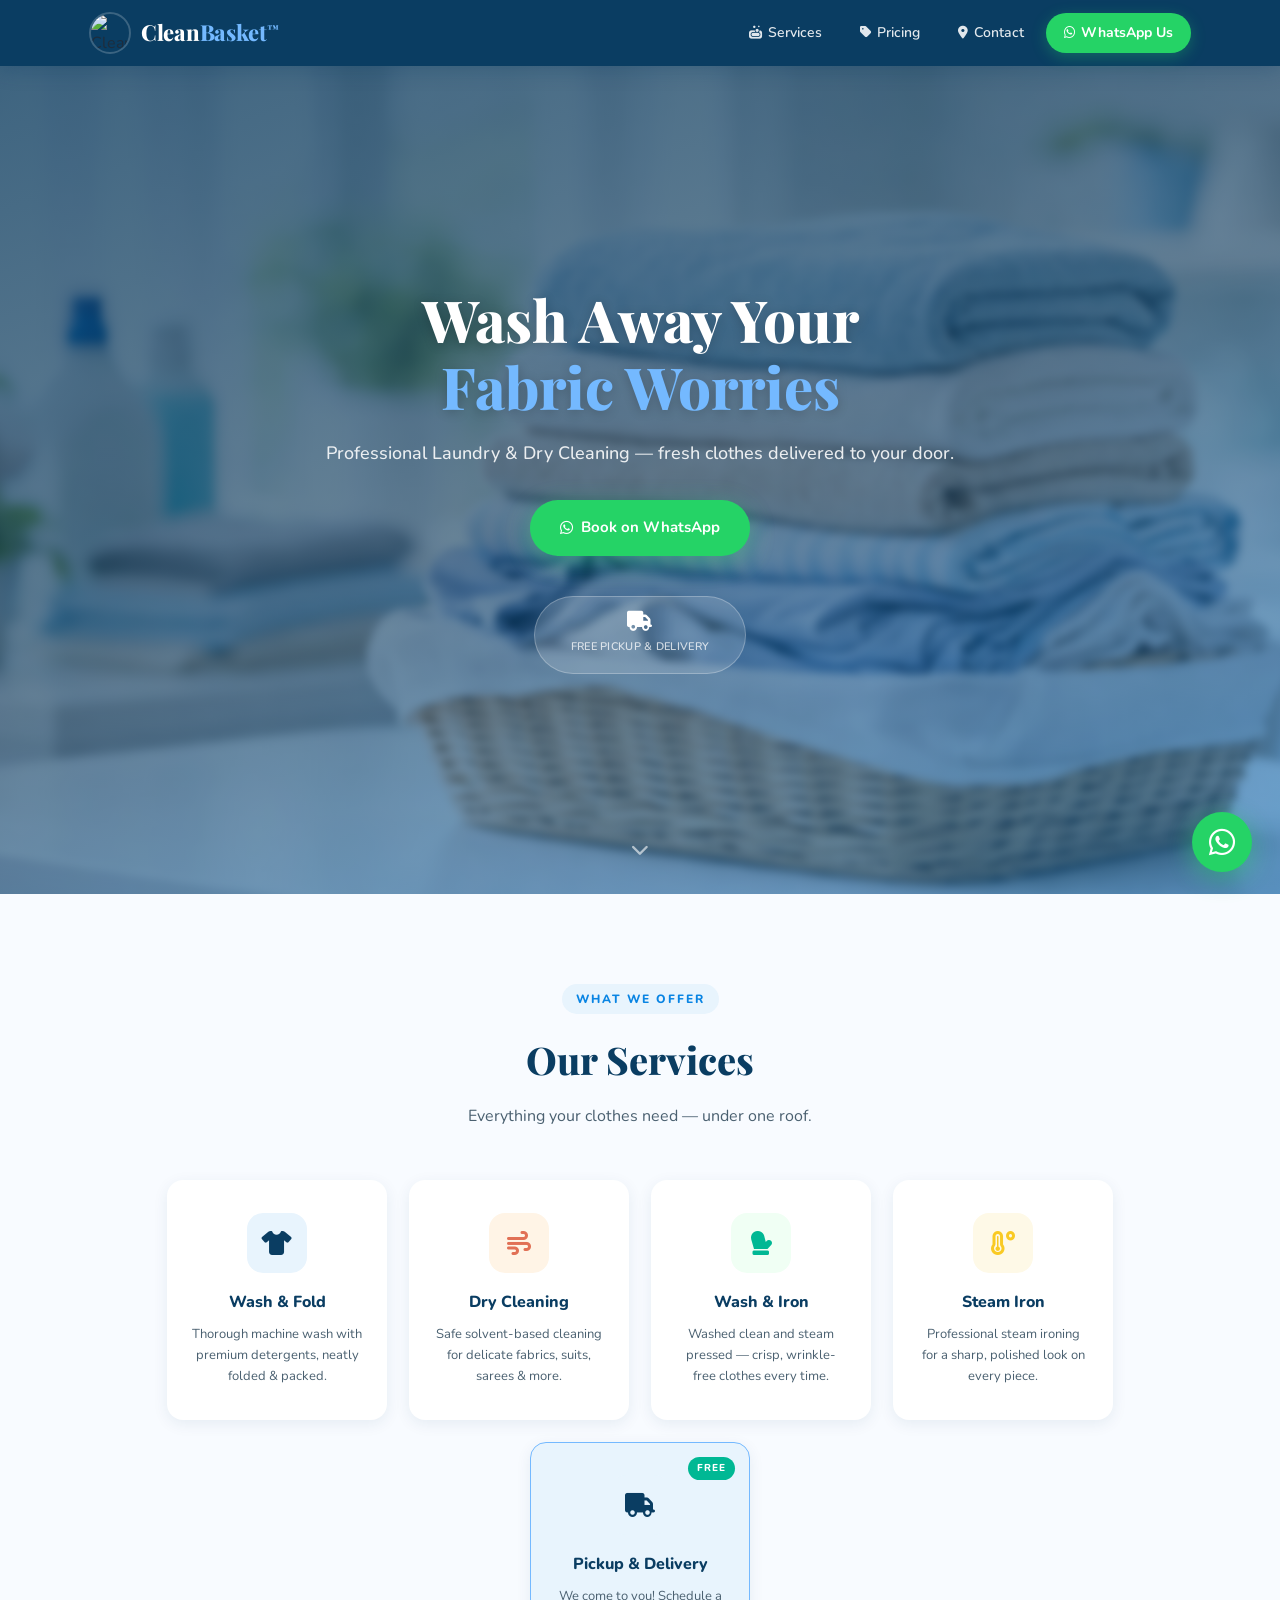
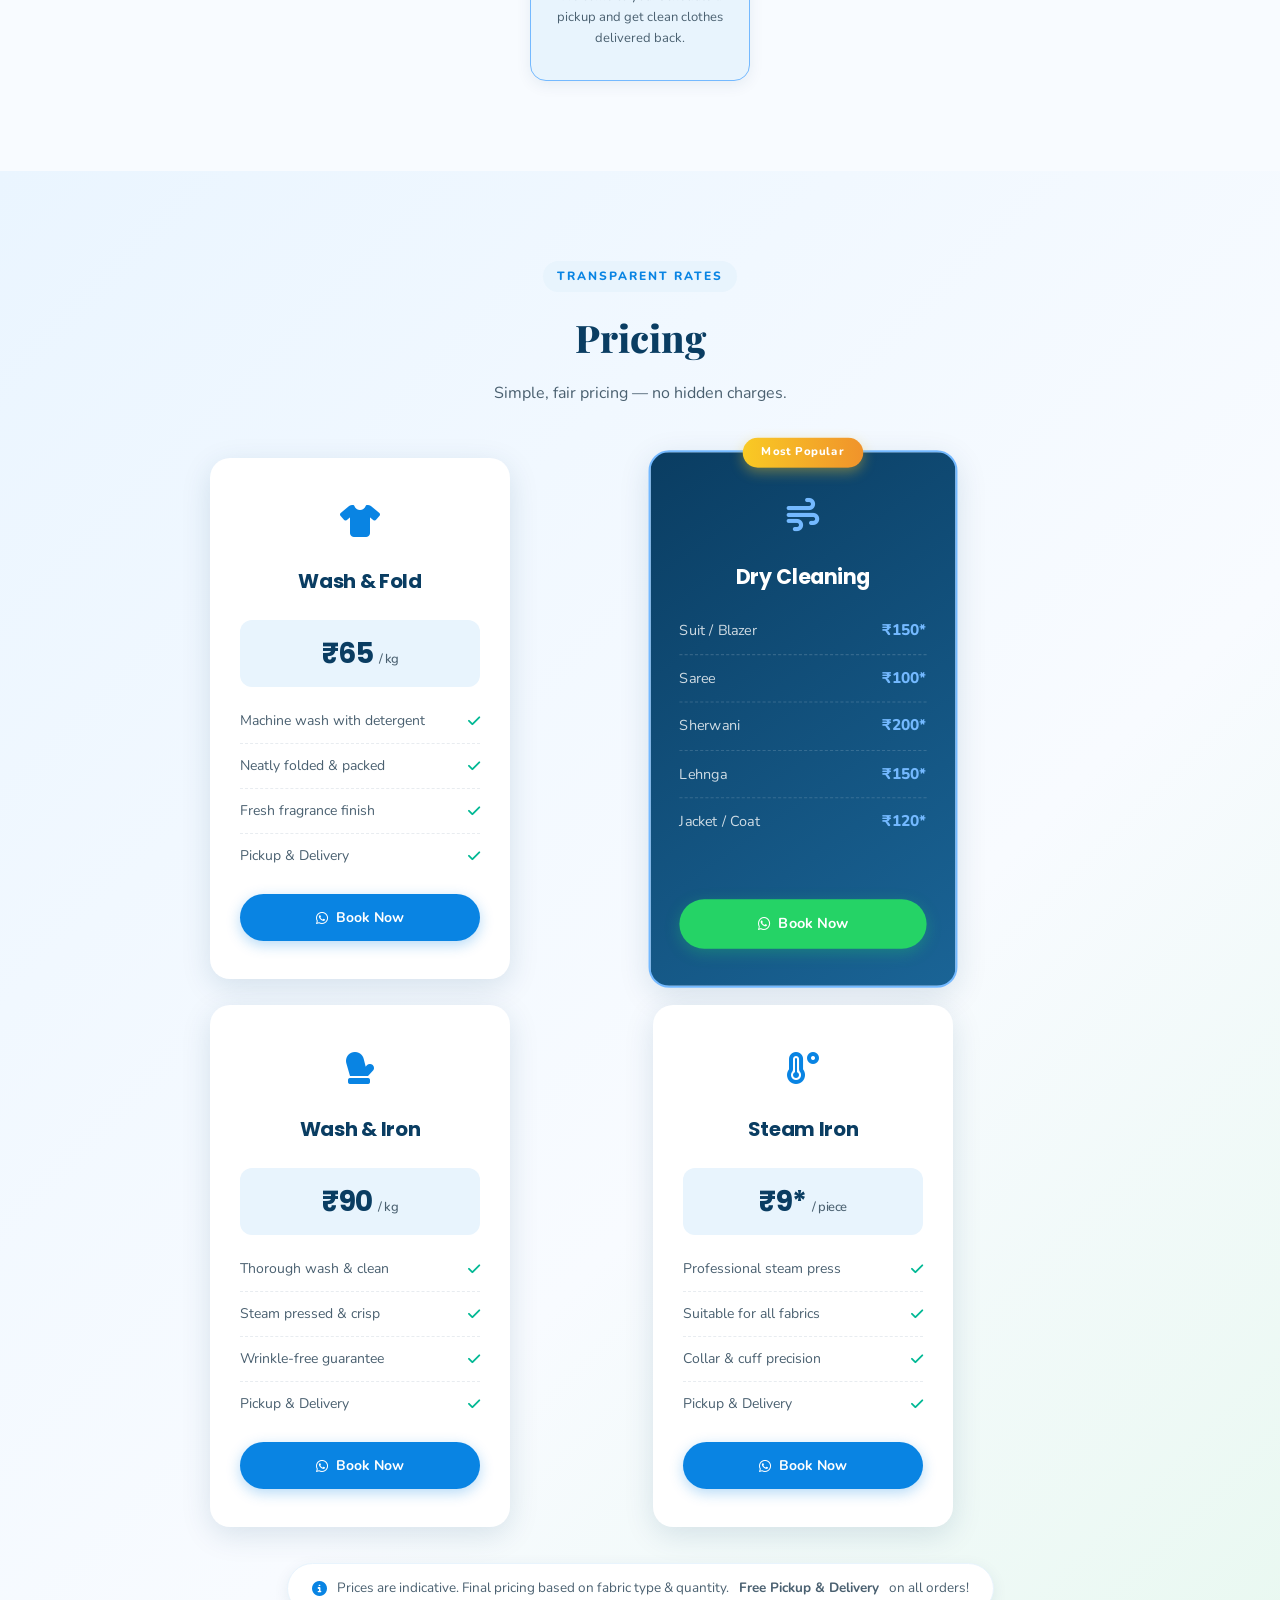
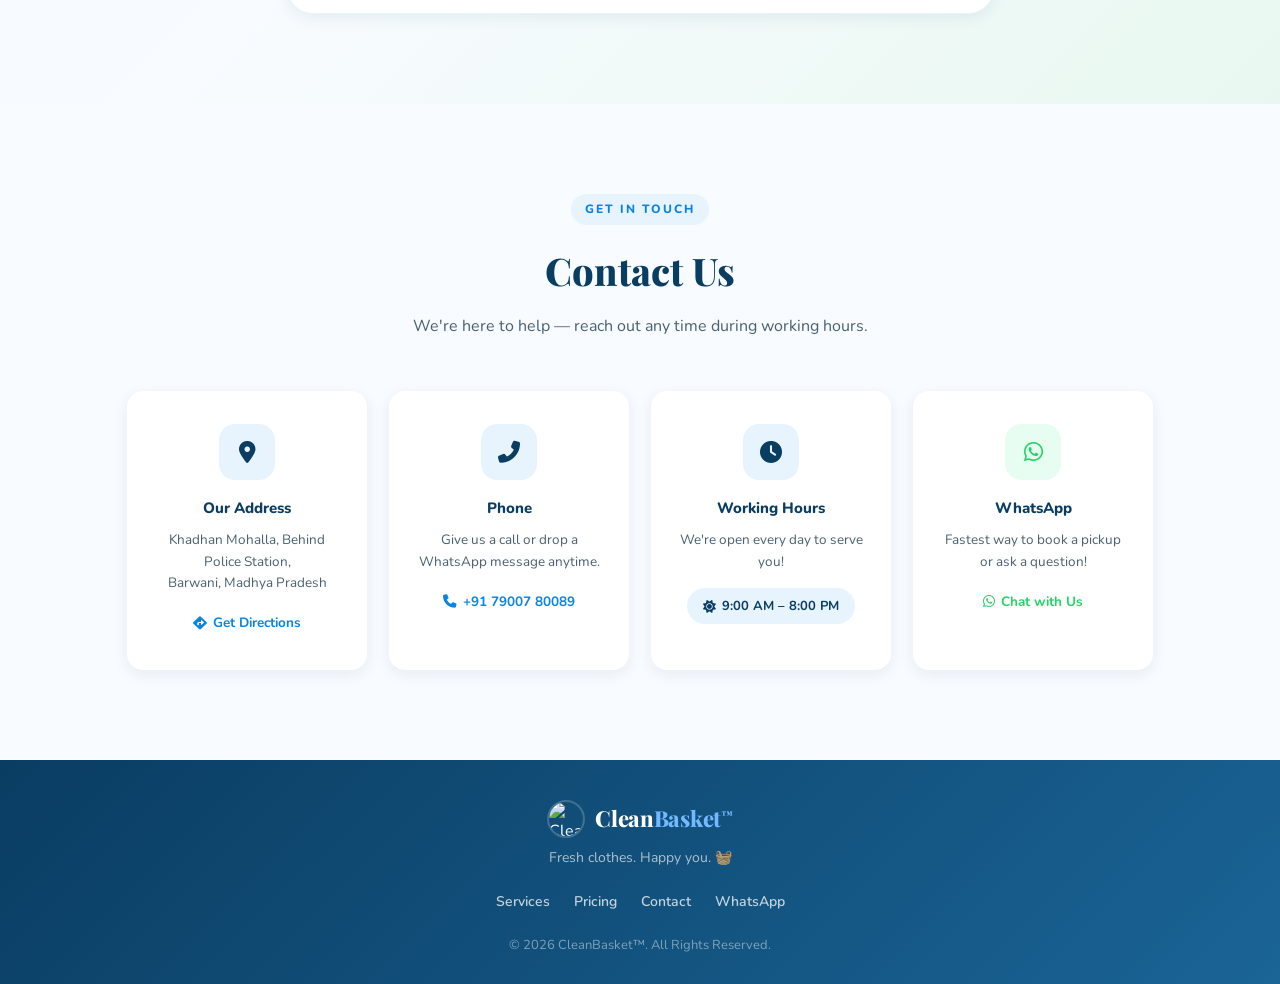
==== commit a6f97b8e: "change 3" ====
--- a/index.html
+++ b/index.html
@@ -48,7 +48,7 @@
         </a>
       </div>
       <div class="hero-stats">
-        <div class="stat"><span><i class="fas fa-truck"></i></span><small>Pickup & Delivery</small></div>
+        <div class="stat"><span><i class="fas fa-truck"></i></span><small>Free Pickup & Delivery</small></div>
       </div>
     </div>
     <div class="hero-scroll-hint">
@@ -102,6 +102,7 @@
           </div>
           <h3>Pickup & Delivery</h3>
           <p>We come to you! Schedule a pickup and get clean clothes delivered back.</p>
+          <span class="badge-free">FREE</span>
         </div>
 
       </div>
@@ -166,7 +167,7 @@
         <div class="pricing-card">
           <div class="pricing-icon"><i class="fas fa-temperature-high"></i></div>
           <h3>Steam Iron</h3>
-          <div class="price-unit-badge">₹9 <span>/ piece</span></div>
+          <div class="price-unit-badge">₹9* <span>/ piece</span></div>
           <div class="price-list">
             <div class="price-row"><span>Professional steam press</span><i class="fas fa-check" style="color:#00b894;"></i></div>
             <div class="price-row"><span>Suitable for all fabrics</span><i class="fas fa-check" style="color:#00b894;"></i></div>
@@ -183,7 +184,7 @@
       <div class="pricing-note">
         <i class="fas fa-info-circle"></i>
         Prices are indicative. Final pricing based on fabric type & quantity.
-        <strong>Pickup & Delivery</strong> available on all orders!
+        <strong>Free Pickup & Delivery</strong> on all orders!
       </div>
     </div>
   </section>
--- a/css/style.css
+++ b/css/style.css
@@ -441,6 +441,19 @@
   background: var(--blue-pale);
 }
 
+.badge-free {
+  position: absolute;
+  top: 14px;
+  right: 14px;
+  background: var(--green);
+  color: white;
+  font-size: 10px;
+  font-weight: 800;
+  padding: 3px 9px;
+  border-radius: 20px;
+  letter-spacing: 1px;
+}
+
 /* ===== PRICING ===== */
 .pricing-section {
   background: linear-gradient(135deg, #eaf5ff 0%, #f8fbff 60%, #e8f8f0 100%);
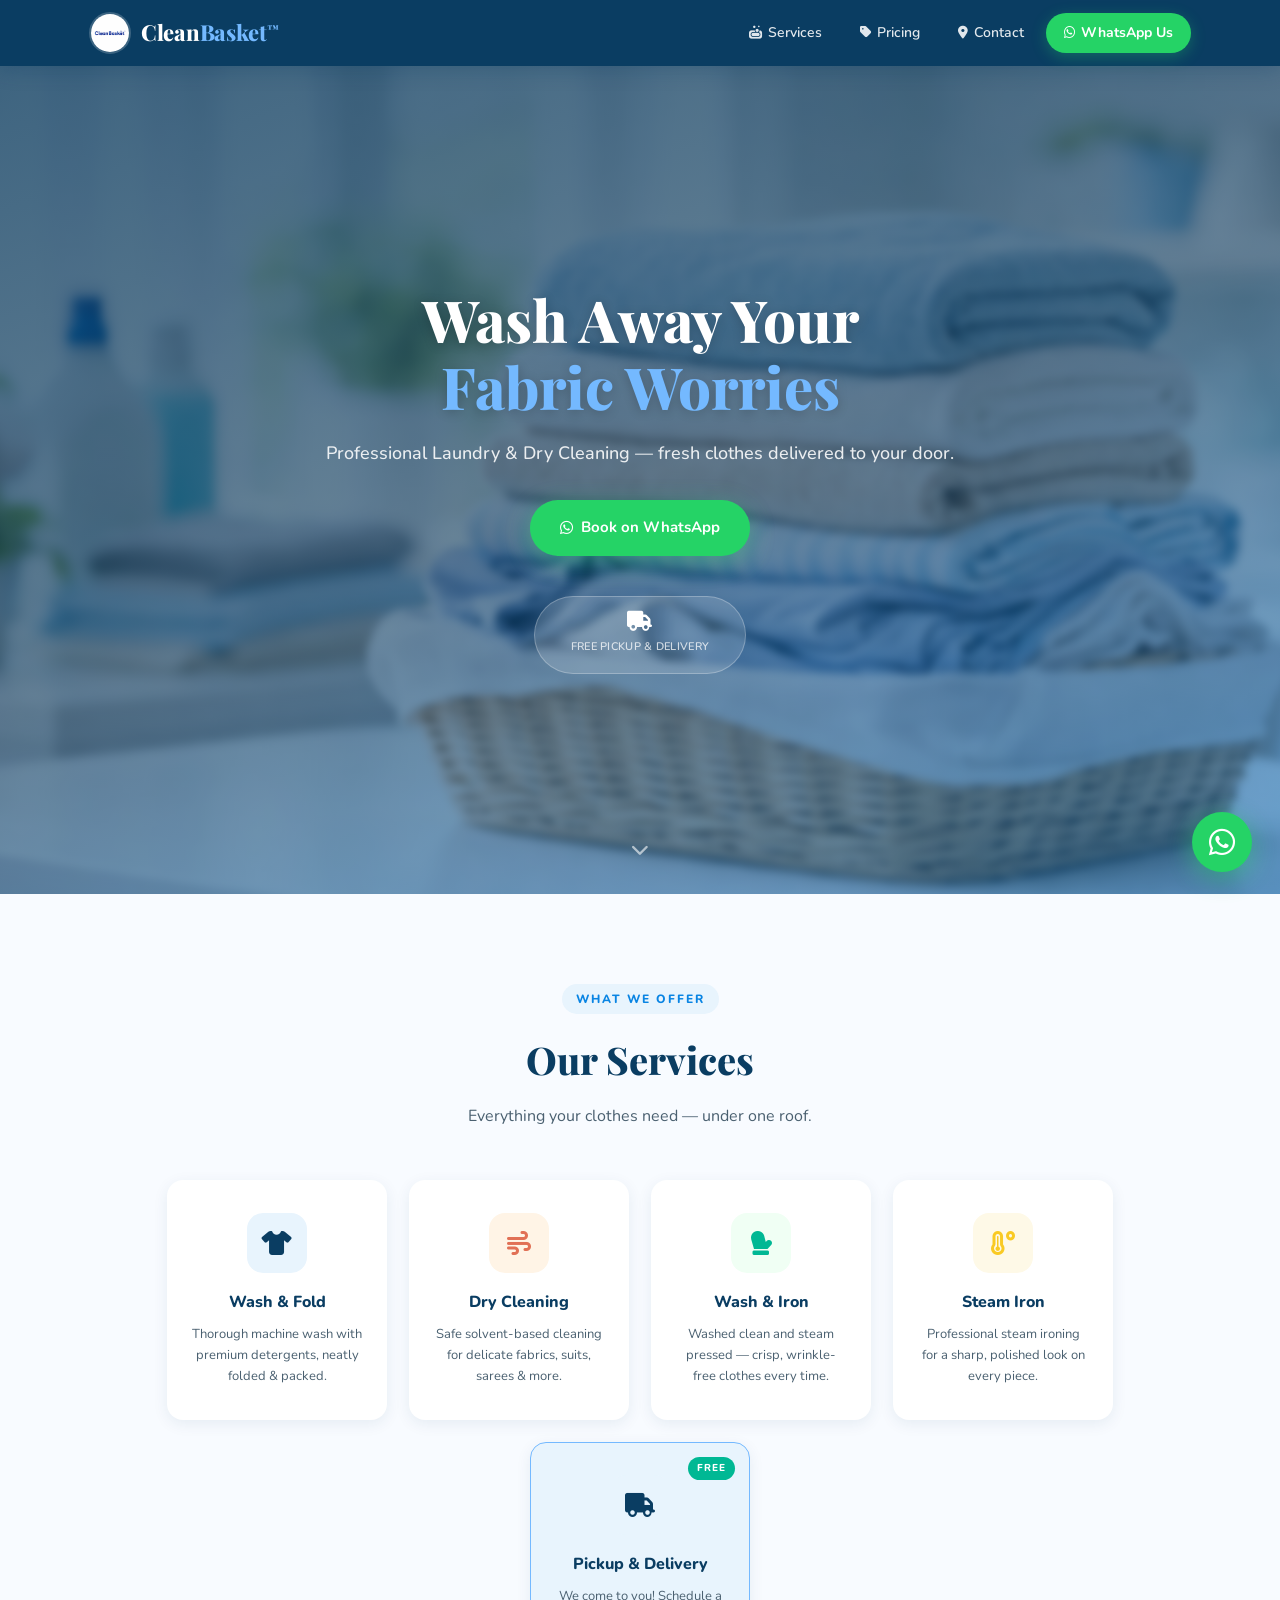
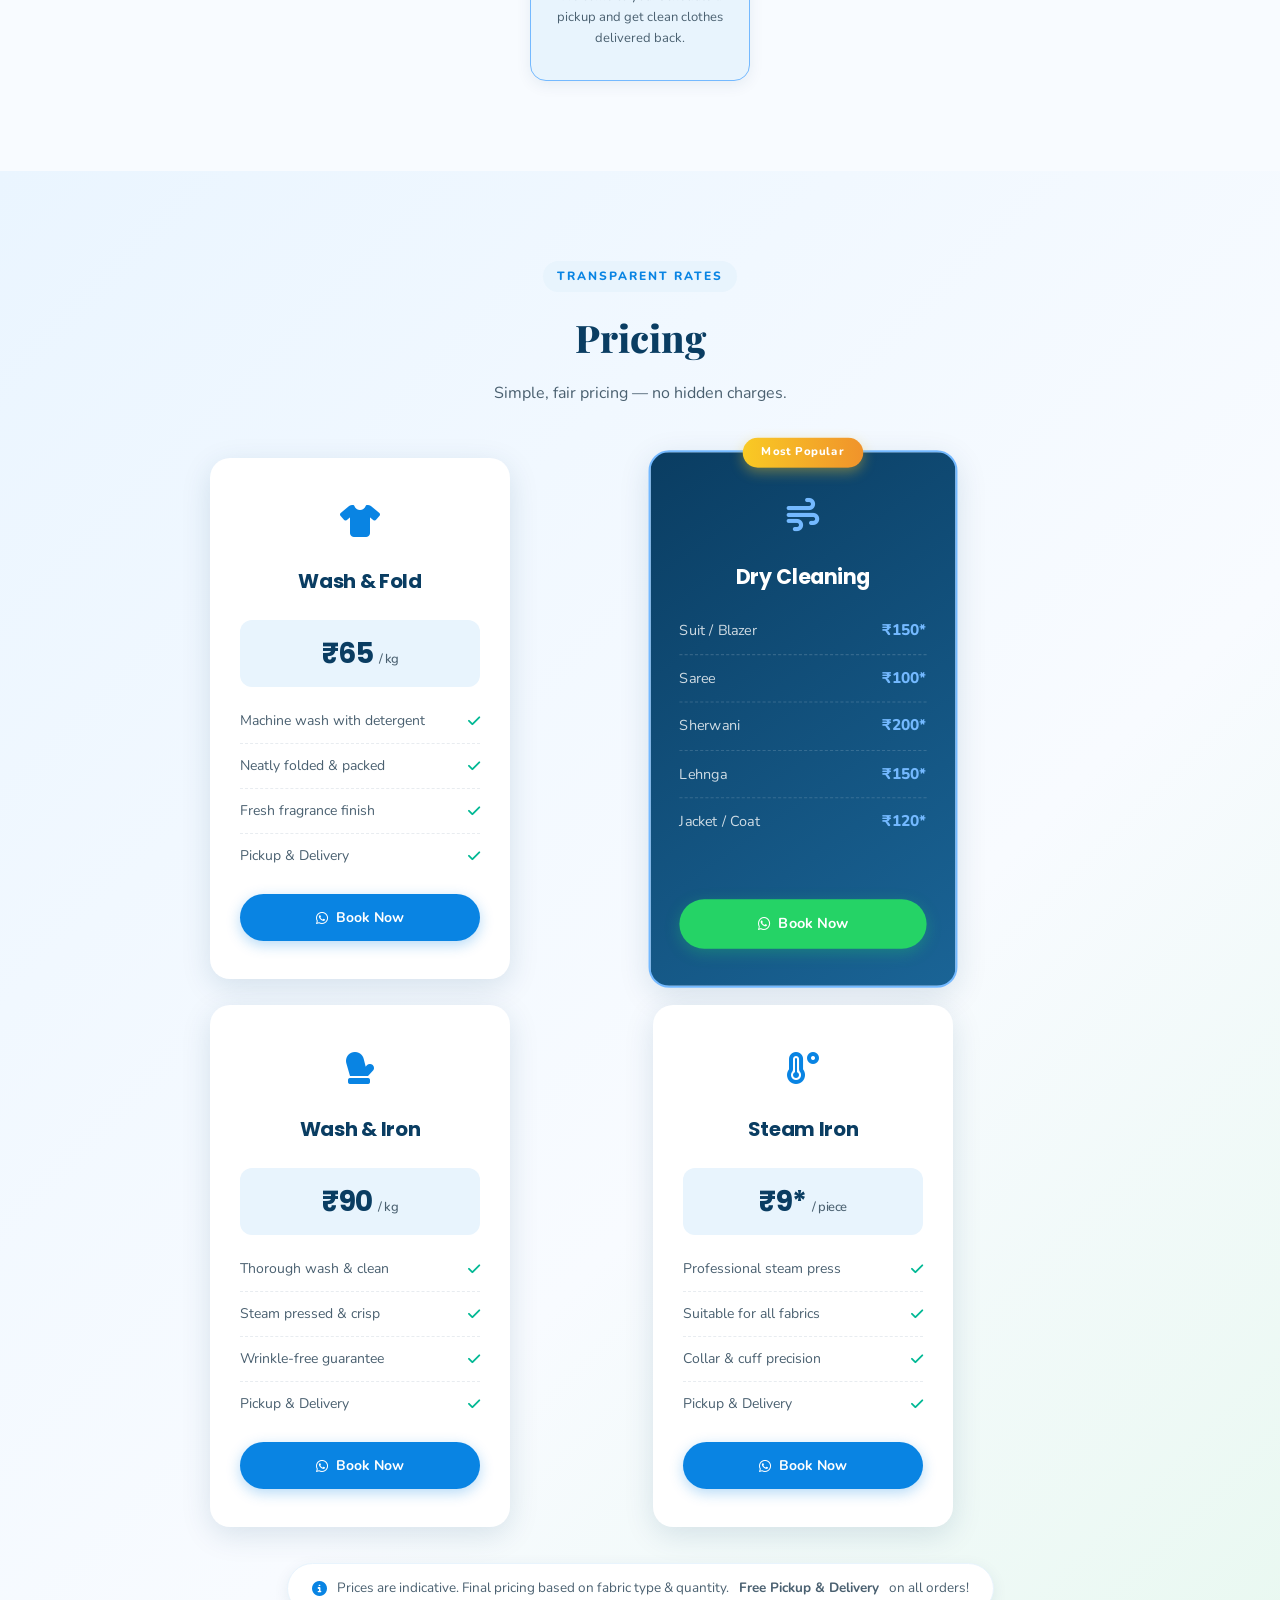
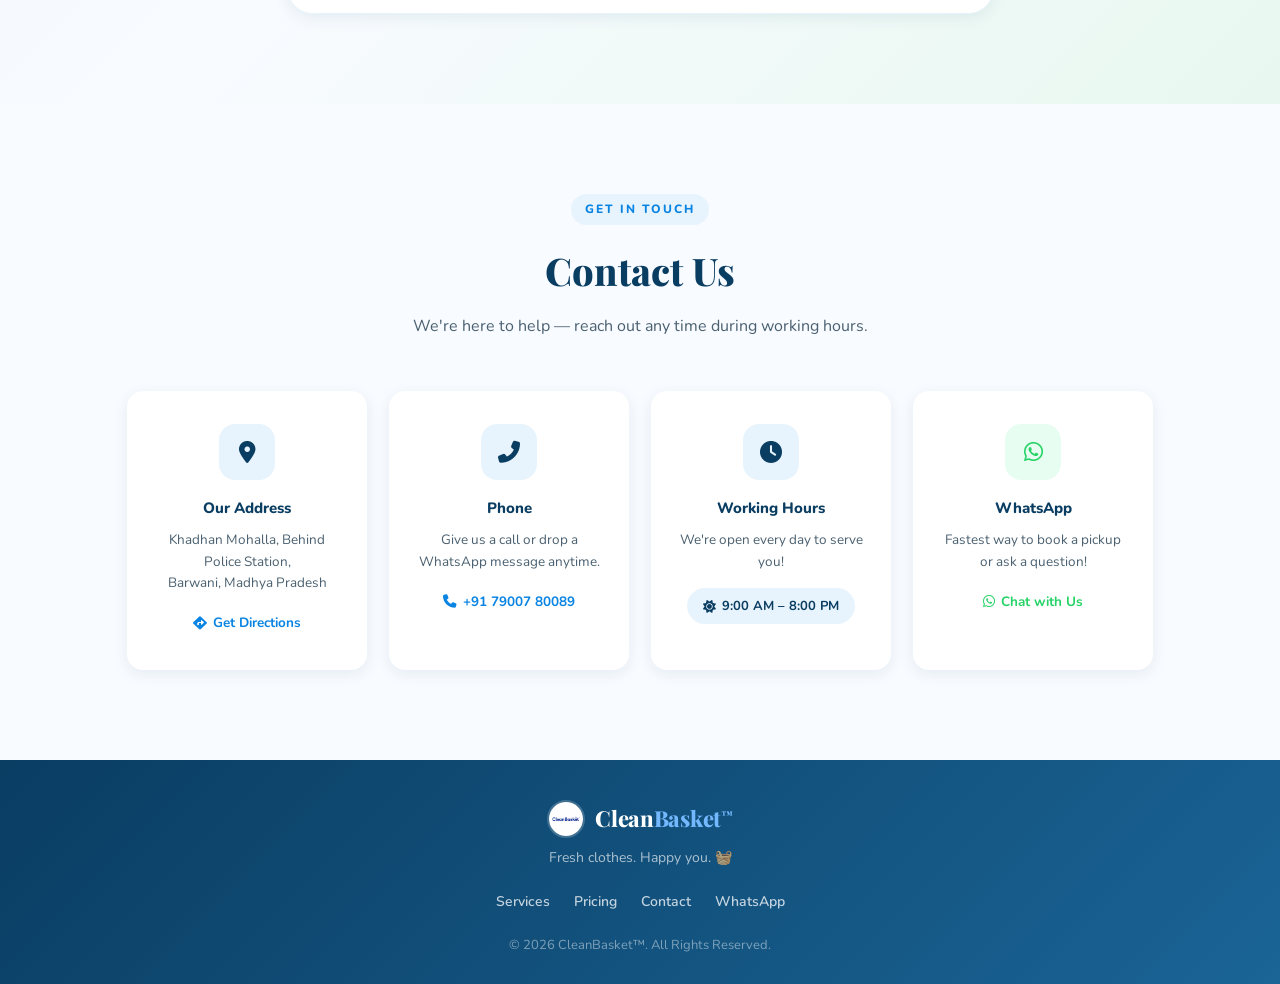
==== commit ae10f6c6: "logo upload" ====
--- a/index.html
+++ b/index.html
@@ -16,7 +16,7 @@
   <header>
     <nav>
       <div class="logo">
-        <img src="images/logo.png" alt="CleanBasket Logo" />
+        <img src="images/logo.PNG" alt="CleanBasket Logo" onerror="this.style.display='none'" />
         <span class="brand-name">Clean<span class="accent">Basket</span><sup>™</sup></span>
       </div>
       <button class="menu-toggle" id="menuToggle" aria-label="Toggle menu">
@@ -240,7 +240,7 @@
   <footer>
     <div class="footer-inner">
       <div class="footer-logo">
-        <img src="images/logo.png" alt="CleanBasket Logo" />
+        <img src="images/logo.PNG" alt="CleanBasket Logo" onerror="this.style.display='none'" />
         <span class="brand-name">Clean<span class="accent">Basket</span><sup>™</sup></span>
       </div>
       <p class="footer-tagline">Fresh clothes. Happy you. 🧺</p>
